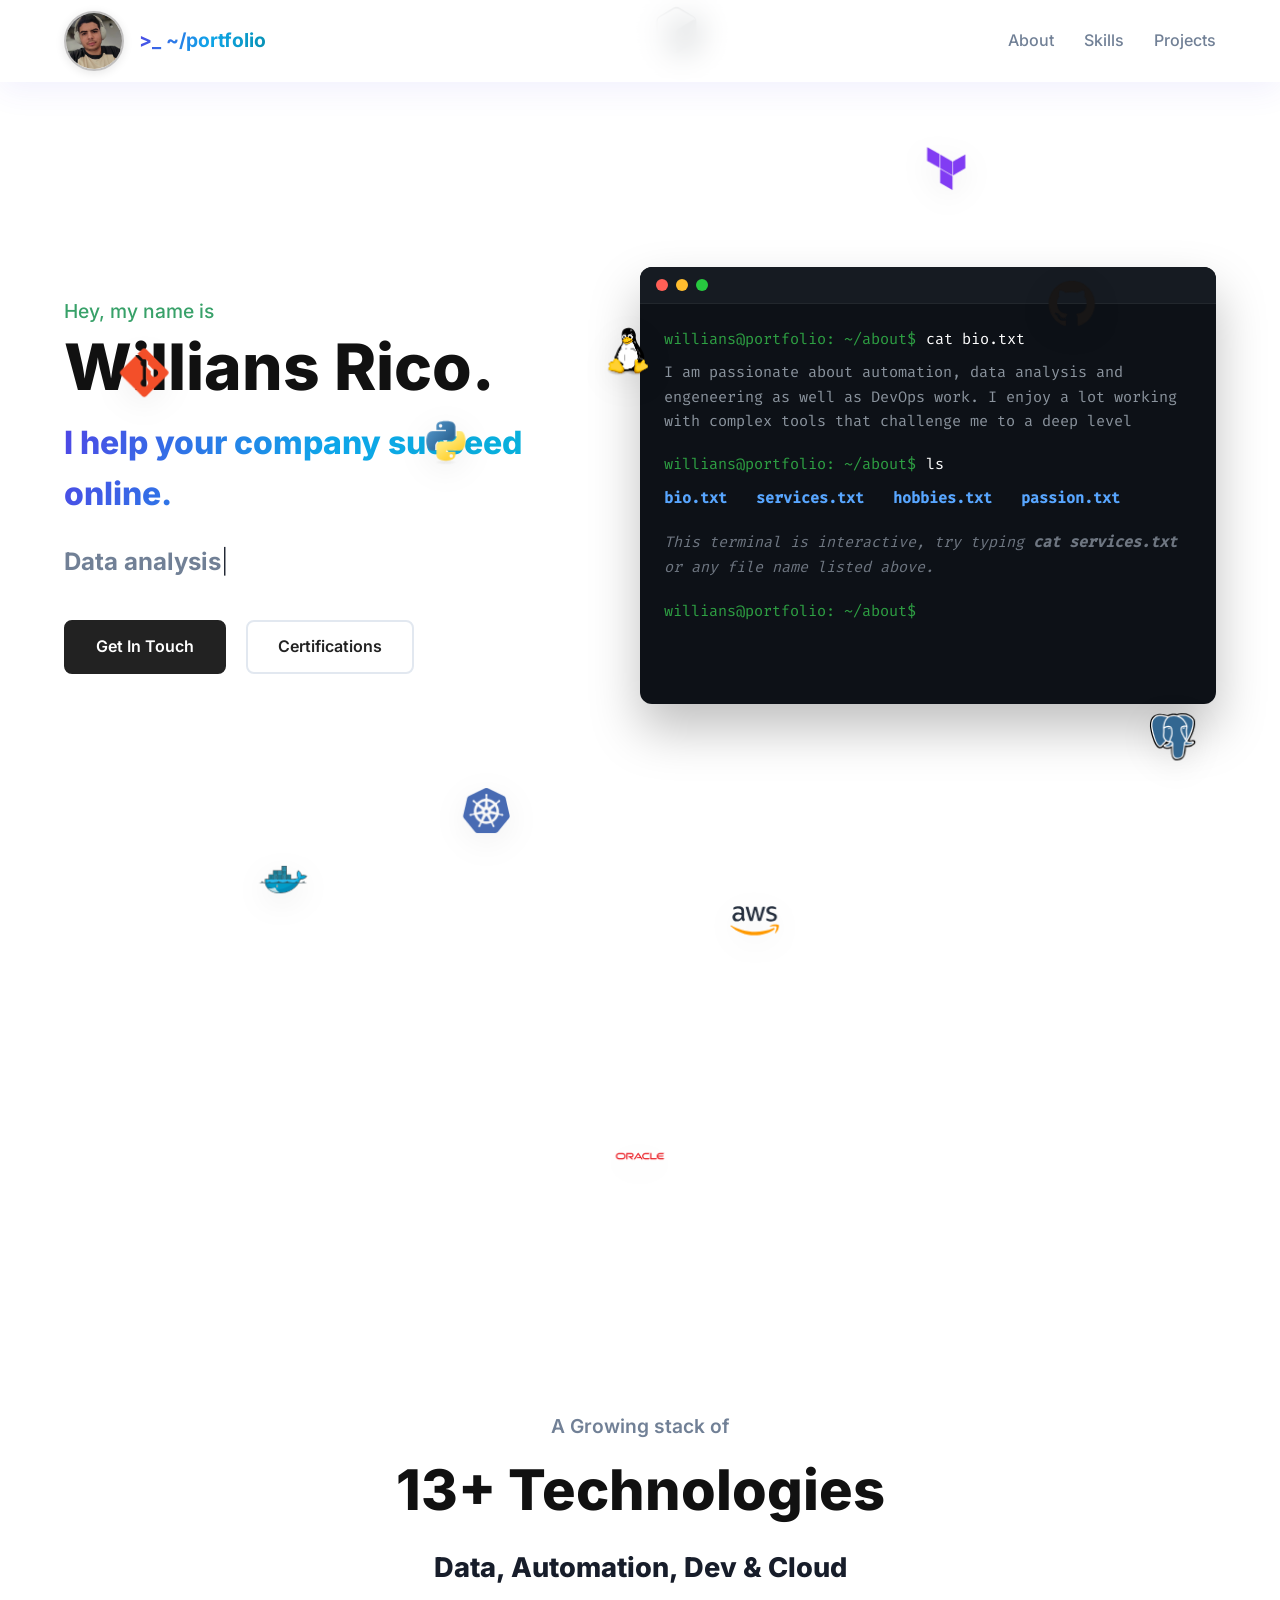
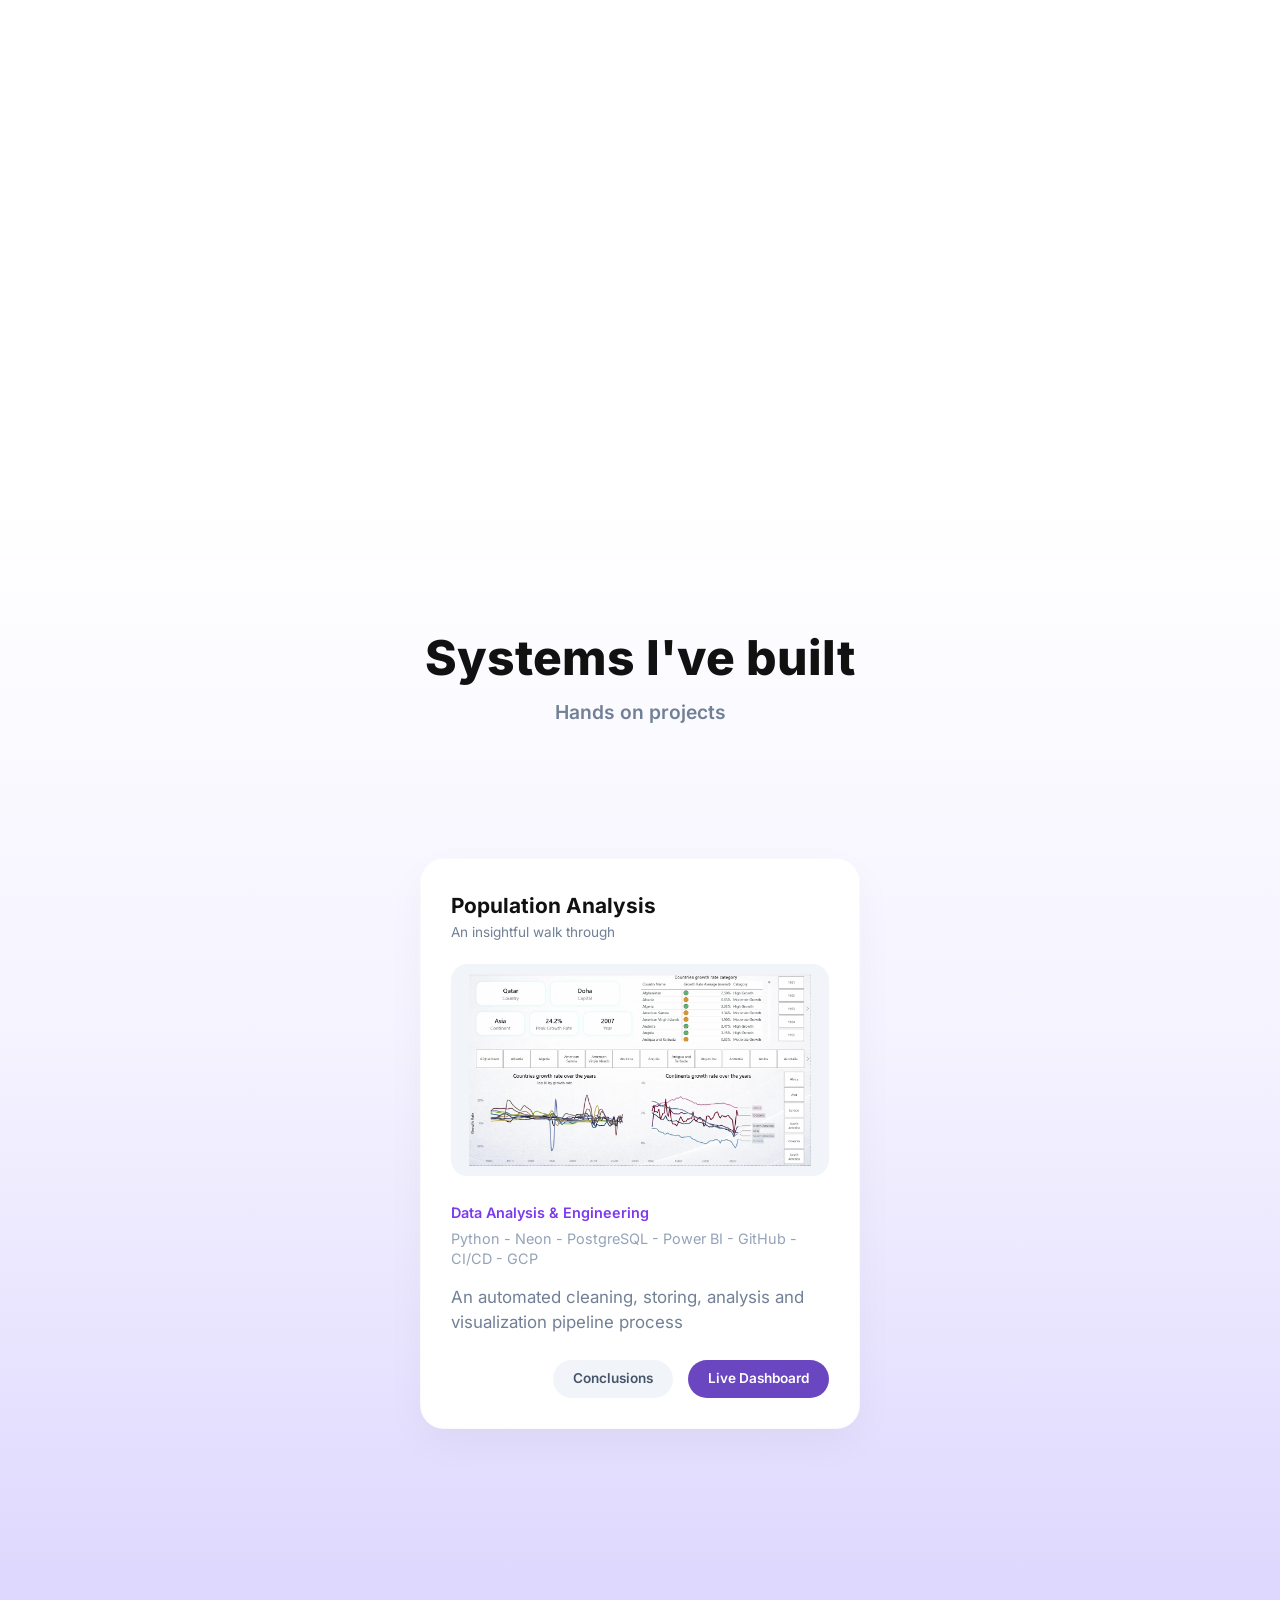
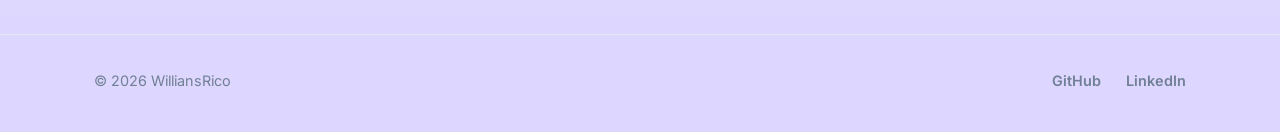
==== site/index.html @ 849e560a "app & terraform configurations" ====
<!DOCTYPE html>
<html lang="en">
<head>
    <meta charset="UTF-8">
    <meta name="viewport" content="width=device-width, initial-scale=1.0">
    <title>Willians Rico - Portfolio</title>

    <link rel="preload" href="assets/fonts/inter-variable.woff2" as="font" type="font/woff2" crossorigin>
    <link rel="preload" href="assets/fonts/fira-code-400.woff2" as="font" type="font/woff2" crossorigin>
    <link rel="preload" href="assets/fonts/fira-code-500.woff2" as="font" type="font/woff2" crossorigin>

    <!--Style Sheet-->
    <link rel="stylesheet" href="css/style.css">
    </head>

    <body>

    <!-- Navigation -->
    <header>
     <nav>
        <div class="nav-brand">

            <!--AVATAR PICTURE TO CHANGE-->
            <img src="assets/img/profile/profile.webp" alt="Profile Picture">
            <span class="brand-text-gradient">&gt;_ ~/portfolio</span>
        </div>
        <div class="nav-links">
            <a href="#hero">About</a>
            <a href="#tech-stack">Skills</a>
            <a href="#projects">Projects</a>
        </div>
     </nav>
    </header>

    <!-- Global Icon Layer for Scroll Animations -->
     <!-- Icons injected via JS -->
      
    <div id="icon-layer">
    </div>

    <!-- Main Content -->
    <main>

        <!-- Hero Section -->
        <section id="hero">
            <div class="hero-text">
                <img src="assets/icons/Git.svg" alt="Git" class="mobile-hero-icon icon-git" loading="lazy">
                <img src="assets/icons/Python.svg" alt="Python" class="mobile-hero-icon icon-python" loading="lazy">
                <img src="assets/icons/PostgreSQL.svg" alt="PostgreSQL" class="mobile-hero-icon icon-postgres" loading="lazy">
        
                <p class="greeting">Hey, my name is</p>
                <h1>Willians Rico.</h1>
                <h2 class="gradient-text">I help your company succeed online.</h2>
                
                <h3>
                    <span class="typing-container">
                    <span id="typing-text"></span><span class="cursor">|</span>
                    </span>
                </h3>

                <div class="btn-group">
                    <a href="mailto:services.consulting@williansrico.dev?subject=Portfolio%20Inquiry" class="btn btn-primary">Get In Touch</a>
                    <a href="#certifications" class="btn btn-outline" id="certs-btn">Certifications</a>
                </div>
            
            </div>
            
            <div class="hero-terminal">
                <div class="terminal-container">
                <img src="assets/icons/Linux.svg" alt="Linux" class="mobile-hero-icon icon-linux" loading="lazy">
                <div class="terminal-header">
                        <div class="mac-dots">
                            <span style="background:#ff5f56"></span>
                            <span style="background:#ffbd2e"></span>
                            <span style="background:#27c93f"></span>
                        </div>
                    </div>
                    <div class="terminal-body" id="term-body">
                        <!-- Terminal content injected via JS -->
                    </div>
                </div>
            </div>
        </section>

        <!-- Tech Stack Section -->
        <section id="tech-stack">
            <p>A Growing stack of</p>
            <h2>13+ Technologies</h2>
            <p class="tech-subtitle">Data, Automation, Dev & Cloud</p>
            <div class="tech-icons-mobile" id="tech-icons-mobile"></div>
        </section>

        <!-- Projects Section -->
        <section id="projects">
            <div class="section-header">
                <h2>Systems I've built</h2>
                <p>Hands on projects</p>
            </div>

            <div class="projects-grid">

                <!-- Project Cards Container -->
                
                <!-- POPULATION ANALYSIS DASHBOARD -->

                <div class="project-card">
                    <div class="card-header">
                        <div class="card-title-group">
                            <div class="card-title">Population Analysis</div>
                            <div class="card-subtitle">An insightful walk through</div>
                        </div>
                    </div>
                    <div class="card-img-placeholder">
                        <img src="assets/img/projects/growthratedash.webp" alt="Population Analysis Dashboard">
                    </div>
                        <div class="card-category">Data Analysis & Engineering</div>
                        <div class="card-tags">Python - Neon - PostgreSQL - Power BI - GitHub - CI/CD - GCP</div>
                        <div class="card-desc">An automated cleaning, storing, analysis and visualization pipeline process</div>
                        <div class="card-footer">
                            <a href="https://github.com/WilliansRico/Population_Analysis/blob/main/README.md" class="btn-sm btn-sec" target="_blank" rel="noopener noreferrer"> Conclusions</a>
                            <a href="https://app.powerbi.com/view?r=eyJrIjoiZDg3MThmYzQtNjlmNS00ZjhiLTgwOTUtNWU2MjVkZTljMTQ1IiwidCI6IjA5ZjFlMTczLWQxYTktNDJlYS1iNTUwLWZlYTk2ZmVkZDA2NSIsImMiOjR9" class="btn-sm btn-git" target="_blank" rel="noopener noreferrer">Live Dashboard</a>
                        </div>
                    </div>

    </section>
        
    </main>

    <footer class="site-footer">
        <div class="footer-content">
            <p class="footer-copy">&copy; <span id="footer-year"></span> WilliansRico</p>
            <div class="footer-links">
                <a href="https://github.com/WilliansRico" target="_blank" rel="noopener noreferrer">GitHub</a>
                <a href="https://linkedin.com/in/williansrico" target="_blank" rel="noopener noreferrer">LinkedIn</a>
            </div>
        </div>
    </footer>

        <!--certifications pop-up-->

    <div class="modal-overlay" id="certs-modal">
        <div class="modal-box" role="dialog" aria-modal="true">
            <div class="modal-head">
                <div>
                    <h2>Certifications &amp; Education</h2>
                    <p>Click on any card to view it full size</p>
                </div>
                <button class="modal-close" id="certs-close" aria-label="close">&times;</button>
            </div>
            <div class="cert-grid" id="cert-grid"></div>
        </div>
    </div>

    <!--Full-size image viewer-->
    <div class="lightbox" id="lightbox">
        <button class="lightbox-close" id="lightbox-close" aria-label="Close">&times;</button>
        <img id="lightbox-img" src="" alt="">
    </div>

    <script src="js/certifications.js"></script>
    <script src="js/typewriter.js"></script>
    <script src="js/terminal.js"></script>

        <script src="js/icons.js"></script>
    <script>
        (function () {
            var mobileLayer = document.getElementById('tech-icons-mobile');
            if (!mobileLayer || typeof iconsData === 'undefined') return;

            var heroIcons = ['Git', 'Linux', 'Python', 'PostgreSQL'];
            var gridIcons = iconsData.filter(function (icon) {
                return heroIcons.indexOf(icon.name) === -1;
            });

            mobileLayer.innerHTML = gridIcons.map(function (icon, i) {
                return '<img src="' + icon.url + '" alt="' + icon.name +
                       '" loading="lazy" style="transition-delay:' + (i * 45) + 'ms">';
            }).join('');

            if ('IntersectionObserver' in window) {
                var io = new IntersectionObserver(function (entries) {
                    entries.forEach(function (entry) {
                        if (entry.isIntersecting) {
                            mobileLayer.classList.add('in-view');
                            io.unobserve(entry.target);
                        }
                    });
                }, { threshold: 0.2 });
                io.observe(mobileLayer);
            } else {
                mobileLayer.classList.add('in-view');
            }
        })();

    </script>

</body>
</html>
---- site/css/style.css ----
/* --- Self-hosted fonts --- */

    @font-face {
        font-family: 'Inter';
        src: url('../assets/fonts/inter-variable.woff2') format('woff2');
        font-weight: 100 900;
        font-style: normal;
        font-display: swap;
    }

    @font-face {
        font-family: 'Fira Code';
        src: url('../assets/fonts/fira-code-400.woff2') format('woff2');
        font-weight: 400;
        font-style: normal;
        font-display: swap;
    }

    @font-face {
        font-family: 'Fira Code';
        src: url('../assets/fonts/fira-code-500.woff2') format('woff2');
        font-weight: 500;
        font-style: normal;
        font-display: swap;
    }

/* --- CSS Variables & Resets --- */
        :root {
            --bg-color: #ffffff;
            --text-main: #1a202c;
            --text-muted: #718096;
            --accent-green: #38a169;
            --accent-blue: #4f46e5;
            --accent-purple: #7c3aed;
            --term-bg: #0d1117;
            --term-header: #161b22;
            --term-green: #2ea043;
            --term-blue: #58a6ff;
            --term-text: #c9d1d9;
        }

        * {
            margin: 0;
            padding: 0;
            box-sizing: border-box;
        }

        html {
            scroll-behavior: smooth;
        }

        body {
            font-family: 'Inter', sans-serif;
            background: #ffffff;
            color: var(--text-main);
            overflow-x: hidden; 
            line-height: 1.6;
        }

        /* --- Global Utilities --- */
        .gradient-text {
            background: linear-gradient(110deg, #4f46e5 0%, #0ea5e9 48%, #06b6d4 100%);
            -webkit-background-clip: text;
            -webkit-text-fill-color: transparent;
            background-clip: text;
        }

        /* Rolled back brand text gradient */
        .brand-text-gradient {
            background: linear-gradient(110deg, #4f46e5 0%, #0ea5e9 55%, #0891b2 100%);
            -webkit-background-clip: text;
            -webkit-text-fill-color: transparent;
            background-clip: text;
        }

        /* --- Navigation Banner --- */
        nav {
            position: fixed;
            top: 0;
            left: 0;
            width: 100%;
            height: 82px;
            display: flex;
            justify-content: space-between;
            align-items: center;
            padding: 0 5%;
            z-index: 1000;
            background: rgba(255, 255, 255, 0.7);
            backdrop-filter: blur(16px) saturate(160%);
            -webkit-backdrop-filter: blur(16px) saturate(160%);
            border-bottom: 1px solid rgba(255, 255, 255, 0.65);
            box-shadow: 0 8px 32px rgba(79, 70, 229, 0.08);
}

        .nav-brand {
            display: flex;
            align-items: center;
            gap: clamp(8px, 2vw, 15px);
            font-weight: 700;
            font-size: clamp(1rem, 2.5vw, 1.2rem);
        }

        .nav-brand img {
            width: clamp(40px, 8vw, 60px);
            height: clamp(40px, 8vw, 60px);
            border-radius: 50%;
            object-fit: cover;
            border: 2px solid #c2c1c1;
            box-shadow: 0 2px 10px rgba(0,0,0,0.1);
        }

        .nav-links {
            display: flex;
            gap: 30px;
        }

        .nav-links a {
            position: relative;
            text-decoration: none;
            color: var(--text-muted);
            font-weight: 500;
            transition: color 0.3s ease;
            display: inline-block;
        }

        .nav-links a::after {
            content: '';
            position: absolute;
            bottom: -4px;
            left: 0;
            width: 0%;
            height: 2px;
            background-color: var(--accent-blue);
            transition: width 0.3s ease;
        }

        .nav-links a:hover {
            color: var(--accent-blue);
        }

        .nav-links a:hover::after {
            width: 100%;
        }

        /* --- Icon Layer & Tooltips --- */
        #icon-layer {
            position: absolute;
            top: 0;
            left: 0;
            width: 100%;
            height: 100%;
            pointer-events: none; 
            z-index: 50; 
        }

        .icon-wrapper {
            position: absolute;
            top: 0;
            left: 0;
            will-change: transform;
            pointer-events: auto;
            cursor: pointer;
        }

        .float-inner {
    /* Scales icons down to 35px on mobile, maxes out at 50px on desktop */
            width: clamp(35px, 8vw, 50px);
            height: clamp(35px, 8vw, 50px);
            object-fit: contain;
            animation: gentleFloat 5s ease-in-out infinite;
            filter: drop-shadow(0 8px 16px rgba(0,0,0,0.08));
            transition: transform 0.3s cubic-bezier(0.175, 0.885, 0.32, 1.275);
}

        .icon-wrapper:hover .float-inner {
            transform: scale(1.25);
            animation-play-state: paused;
        }

        .icon-tooltip {
            position: absolute;
            bottom: -35px;
            left: 50%;
            transform: translateX(-50%) translateY(5px);
            background: #1a202c;
            color: #fff;
            padding: 5px 12px;
            border-radius: 6px;
            font-size: 0.75rem;
            font-weight: 600;
            opacity: 0;
            visibility: hidden;
            transition: all 0.3s ease;
            pointer-events: none;
            white-space: nowrap;
            box-shadow: 0 4px 10px rgba(0,0,0,0.15);
            z-index: 20;
        }

        .icon-tooltip::after {
            content: '';
            position: absolute;
            top: -4px;
            left: 50%;
            transform: translateX(-50%);
            border-width: 0 5px 5px 5px;
            border-style: solid;
            border-color: transparent transparent #1a202c transparent;
        }

        .icon-wrapper:hover .icon-tooltip {
            opacity: 1;
            visibility: visible;
            transform: translateX(-50%) translateY(0);
        }

        .icon-wrapper:nth-child(even) .float-inner {
            animation-delay: 1.5s;
            animation-duration: 6s;
        }
        .icon-wrapper:nth-child(3n) .float-inner {
            animation-delay: 0.5s;
            animation-duration: 4.5s;
        }

        /* Static icon grid — hidden on desktop, shown below 1024px instead
           of the floating layer (see the media query near the bottom) */
        .tech-icons-mobile {
            display: none;
        }

        @keyframes gentleFloat {
            0%, 100% { transform: translateY(0); }
            50% { transform: translateY(-12px); }
        }

        /* --- Hero Section --- */
        #hero {
            min-height: 100vh;
            min-height: 100dvh;
            padding: 120px 5% 50px;
            display: flex;
            align-items: center;
            justify-content: space-between;
            position: relative;
            z-index: 10; 
            max-width: 1500px;
            margin: 0 auto;
            margin-bottom: 150px;
        }

        .hero-text {
            flex: 1;
            max-width: 50%;
            padding-right: 40px;
        }

        .hero-text .greeting {
            color: var(--accent-green);
            font-weight: 500;
            font-size: 1.2rem;
            margin-bottom: 5px;
        }

        .hero-text h1 {
            font-size: clamp(2.5rem, 5vw, 4rem);
            font-weight: 800;
            line-height: 1.1;
            margin-bottom: 15px;
            color: #111;
}

        .hero-text h2 {
            font-size: clamp(1.4rem, 3vw, 2rem);
            font-weight: 800;
            margin-bottom: 25px;
        }

        .hero-text h3 {
            font-size: clamp(1.1rem, 2.5vw, 1.5rem);
            font-weight: 700;
            margin-bottom: 40px;
            display: flex;
            align-items: center;
            height: 36px;
            color: var(--text-muted);
        }

        .typing-container {
            display: inline-block;
        }
        
        .cursor {
            font-weight: 300;
            animation: blink 1s step-end infinite;
            color: var(--text-main);
        }

        @keyframes blink { 50% { opacity: 0; } }

        .btn-group {
            display: flex;
            gap: 20px;
            flex-wrap: wrap;
}

        .btn {
            padding: 12px 30px;
            border-radius: 8px;
            font-weight: 600;
            text-decoration: none;
            cursor: pointer;
            transition: all 0.3s cubic-bezier(0.175, 0.885, 0.32, 1.275);
            font-size: 1rem;
        }

        .btn:hover {
            transform: translateY(-4px) scale(1.03);
            box-shadow: 0 12px 25px rgba(0,0,0,0.15);
        }

        .btn-primary {
            background: #222;
            color: #fff;
            border: 2px solid #222;
        }

        .btn-outline {
            background: #fff;
            color: #222;
            border: 2px solid #e2e8f0;
        }

        /* --- Terminal Section --- */
        .hero-terminal {
            flex: 1;
            max-width: 50%;
            display: flex;
            justify-content: flex-end;
        }

        .terminal-container {
            background: var(--term-bg);
            border-radius: 12px;
            box-shadow: 0 25px 50px rgba(0,0,0,0.25), 0 0 0 1px rgba(255,255,255,0.1);
            overflow: hidden;
            font-family: 'Fira Code', monospace;
            font-size: clamp(0.75rem, 2.5vw, 0.95rem); /* Prevents text overflow */
            color: var(--term-text);
            width: 100%;
            max-width: 800px; 
            transition: transform 0.4s ease, box-shadow 0.4s ease;
        }

        .terminal-container:hover {
            transform: translateY(-5px);
            box-shadow: 0 30px 60px rgba(0,0,0,0.35), 0 0 0 1px rgba(255,255,255,0.15);
        }

        .terminal-header {
            background: var(--term-header);
            padding: 12px 16px;
            display: flex;
            align-items: center;
            border-bottom: 1px solid rgba(255,255,255,0.05);
        }

        .mac-dots {
            display: flex;
            gap: 8px;
        }

        .mac-dots span {
            display: block;
            width: 12px;
            height: 12px;
            border-radius: 50%;
        }

        .terminal-body {
            padding: 24px;
            min-height: 400px;
            max-height: 420px;
            overflow-y: auto;
            scroll-behavior: smooth;
        }

        .terminal-body::-webkit-scrollbar { width: 8px; }
        .terminal-body::-webkit-scrollbar-track { background: var(--term-bg); }
        .terminal-body::-webkit-scrollbar-thumb { background: #30363d; border-radius: 4px; }

        .term-line { margin-bottom: 10px; line-height: 1.5; word-wrap: break-word; }
        .term-prompt { color: var(--term-green); margin-right: 10px; white-space: nowrap;}
        .term-cmd { color: #fff; }
        .term-output { color: #8b949e; margin-bottom: 20px; line-height: 1.6; }
        .term-files { color: var(--term-blue); font-weight: bold; word-spacing: 20px; margin-bottom: 20px; }
        .term-hint { color: #6e7681; font-style: italic; margin-bottom: 20px; }
        
        .term-input-wrapper { display: flex; align-items: center; margin-top: 10px;}
        .term-input {
            background: transparent; border: none; color: #fff;
            font-family: inherit; font-size: inherit; flex: 1; 
            outline: none; caret-color: #fff;
        }

        /* --- Tech Stack Section --- */
        #tech-stack {
            min-height: 100vh;
            min-height: 100dvh;
            display: flex;
            flex-direction: column;
            justify-content: center;
            align-items: center;
            text-align: center;
            position: relative;
            z-index: 10;
            padding: 100px 5%;
            margin-bottom: 150px;
        }

        #tech-stack p:first-child {
            color: var(--text-muted);
            font-weight: 600;
            font-size: 1.2rem;
            margin-bottom: 5px;
        }

        #tech-stack h2 {
            font-size: clamp(2.2rem, 5vw, 3.5rem);
            font-weight: 800;
            color: #111;
            margin-bottom: 5px;
        }

        /* Subtitle text styling */
        .tech-subtitle {
            font-size: clamp(1.2rem, 3vw, 1.7rem);
            font-weight: 800;
            color: #171d2a;
            margin-top: 5px;
        }

        /* --- Projects Section --- */
        #projects {
            min-height: 100vh;
            min-height: 100dvh;
            padding: 120px 5%;
            background: linear-gradient(180deg, #ffffff 0%, #f5f3ff 48%, #ddd6fe 100%);
            position: relative;
            z-index: 20;
        }

        .section-header {
            text-align: center;
            margin-bottom: 80px;
        }
        .section-header h2 {
            font-size: clamp(2rem, 4vw, 3rem);
            font-weight: 800;
            color: #111;
}
        .section-header p {
            font-size: 1.2rem;
            color: var(--text-muted);
            font-weight: 600;
        }

        .projects-grid {
            display: flex;
            gap: 40px;
            max-width: 1400px;
            margin: 0 auto;
            padding: 50px 30px 70px;
            overflow-x: auto;
            scroll-snap-type: x mandatory;
            scrollbar-width: thin;
}

        .projects-grid > .project-card:first-child { margin-left: auto; }
        .projects-grid > .project-card:last-child  { margin-right: auto; }

        .project-card {
            background: #fff;
            border-radius: 24px;
            padding: clamp(20px, 5vw, 30px); 
            box-shadow: 0 15px 40px rgba(0,0,0,0.04);
            border: 1px solid rgba(0,0,0,0.02);
            animation: cardFloat 6s ease-in-out infinite;
            transition: all 0.4s cubic-bezier(0.175, 0.885, 0.32, 1.275);
            flex: 0 0 min(440px, 90vw); 
            scroll-snap-align: center;
            display: flex;
            flex-direction: column;
        }

        .project-card:hover {
            animation-play-state: paused;
            transform: translateY(-12px) scale(1.02);
            box-shadow: 0 30px 60px rgba(0,0,0,0.12);
            border-color: rgba(0,0,0,0.05);
        }

        .project-card:nth-child(3n+2) { animation-delay: 1.5s; }
        .project-card:nth-child(3n+3) { animation-delay: 3s; }

        @keyframes cardFloat {
            0%, 100% { transform: translateY(0); }
            50% { transform: translateY(-15px); }
        }

        .card-header {
            display: flex;
            align-items: center;
            gap: 15px;
            margin-bottom: 20px;
        }

        .card-title-group { flex: 1; }
        .card-title { 
            font-weight: 700; 
            color: #111; 
            font-size: clamp(1.1rem, 4vw, 1.3rem);
}
        .card-subtitle { font-size: 0.85rem; color: var(--text-muted); }
        .card-menu { color: var(--text-muted); font-size: 1.5rem; font-weight: bold; padding-bottom: 10px;}

        .card-img-placeholder {
            overflow: hidden;
            width: 100%;
            aspect-ratio: 16 / 9;
            background: #f1f5f9;
            border-radius: 16px;
            margin-bottom: 25px;
            padding: 10px;
            display: flex;
            justify-content: center;
            align-items: center;
            transition: transform 0.3s ease;
        }
        
        .card-img-placeholder img {
            max-width: 100%;
            max-height: 100%;
            object-fit: contain;
            display: block;
        }

        .project-card:hover .card-img-placeholder {
            transform: scale(1.03);
        }

        .card-category {
            color: var(--accent-purple);
            font-size: 0.9rem;
            font-weight: 600;
            margin-bottom: 5px;
        }

        .card-tags {
            font-size: clamp(0.85rem, 3vw, 0.9rem);
            color: #94a3b8;
            margin-bottom: 15px;
            line-height: 1.4;
        }

        .card-desc {
            font-size: clamp(1rem, 3.5vw, 1.05rem);
            color: var(--text-muted);
            margin-bottom: 25px;
            line-height: 1.5;
        }

        .card-footer {
            display: flex;
            justify-content: flex-end;
            gap: 15px;
            margin-top: auto;
        }

        .btn-sm {
            padding: 8px 20px;
            border-radius: 20px;
            font-size: 0.85rem;
            font-weight: 600;
            border: none;
            text-decoration: none;
            transition: all 0.3s ease;
        }
        
        .btn-sm:hover { 
            transform: translateY(-2px);
            box-shadow: 0 4px 12px rgba(0,0,0,0.1);
        }
        
        .btn-sec { background: #f1f5f9; color: #475569; }
        .btn-sec:hover { background: #e2e8f0; }
        
        .btn-git { background: #6b46c1; color: #fff; }
        .btn-git:hover { background: #553c9a; box-shadow: 0 4px 15px rgba(107, 70, 193, 0.4); }

        /* --- Footer Section ---*/
        .site-footer {
            background: #ddd6fe;
            padding: 50px 5% 40px;
            text-align: center;
            position: relative;
        }

        .site-footer::before {
            content: '';
            position: absolute;
            top: 15px;
            left: 0;
            right: 0;
            height: 1px;
            background: #e2e8f0;
        }

        .footer-content {
            max-width: 1400px;
            margin: 0 auto;
            padding: 0 30px;
            display: flex;
            justify-content: space-between;
            align-items: center;
            flex-wrap: wrap;
            gap: 20px;
        }

        .footer-copy {
            color: var(--text-muted);
            font-size: 0.9rem;
        }

        .footer-links {
            display: flex;
            gap: 25px;
        }

        .footer-links a {
            color: var(--text-muted);
            text-decoration: none;
            font-weight: 600;
            font-size: 0.9rem;
            transition: color 0.3s ease;
        }

        .footer-links a:hover {
            color: var(--accent-blue);
        }

        @media (max-width: 600px) {
            .footer-content { flex-direction: column; text-align: center; }
        }


        /*--- Certifications Section ---*/
        body.modal-open {
            overflow: hidden;
        }
        
        .modal-overlay {
            position: fixed;
            inset: 0;
            z-index: 2000;
            display: flex;
            align-items: center;
            justify-content: center;
            padding: 30px 20px;
            background: rgba(15, 23, 42, 0.45);
            backdrop-filter: blur(8px);
            -webkit-backdrop-filter: blur(8px);
            opacity: 0;
            visibility: hidden;
            transition: opacity 0.3s ease, visibility 0.3s ease;
        }

        .modal-overlay.open {
            opacity: 1;
            visibility: visible;
        }

        .modal-box {
            background: #fff;
            border-radius: 24px;
            width: 100%;
            max-width: 900px;
            max-height: 85vh;
            overflow-y: auto;
            padding: 30px;
            box-shadow: 0 30px 70px rgba(0, 0, 0, 0.25);
            transform: scale(0.94);
            transition: transform 0.35s cubic-bezier(0.175, 0.885, 0.32, 1.275);
        }

        .modal-overlay.open .modal-box {
            transform: scale(1);
        }

        .modal-head {
            display: flex;
            justify-content: space-between;
            align-items: flex-start;
            gap: 20px;
            margin-bottom: 25px;
        }

        .modal-head h2 {
            font-size: 1.8rem;
            font-weight: 800;
            color: #111;
        }

        .modal-head p {
            font-size: 0.9rem;
            color: var(--text-muted);
        }

        .modal-close,
        .lightbox-close {
            background: #f1f5f9;
            border: none;
            width: 38px;
            height: 38px;
            border-radius: 50%;
            font-size: 1.5rem;
            line-height: 1;
            color: #475569;
            cursor: pointer;
            flex-shrink: 0;
            transition: all 0.25s ease;
        }

        .modal-close:hover {
            background: #e2e8f0;
            transform: rotate(90deg);
        }

        .cert-grid {
            display: grid;
            grid-template-columns: repeat(auto-fill, minmax(230px, 1fr));
            gap: 20px;
        }

        .cert-card {
            border: 1px solid #e2e8f0;
            border-radius: 16px;
            overflow: hidden;
            cursor: pointer;
            background: #fff;
            transition: all 0.3s ease;
        }

        .cert-card:hover {
            transform: translateY(-6px);
            box-shadow: 0 15px 30px rgba(0, 0, 0, 0.1);
            border-color: var(--accent-purple);
        }

        .cert-card img {
            width: 100%;
            aspect-ratio: 4 / 3;
            object-fit: cover;
            object-position: top;
            display: block;
            background: #f1f5f9;
        }

        .cert-info {
            padding: 15px;
        }

        .cert-info h3 {
            font-size: 0.95rem;
            font-weight: 700;
            color: #111;
            line-height: 1.3;
            margin-bottom: 6px;
        }

        .cert-issuer {
            font-size: 0.8rem;
            color: var(--accent-purple);
            font-weight: 600;
        }

        .cert-date {
            font-size: 0.78rem;
            color: #94a3b8;
        }

    /* --- Full-size viewer --- */
        .lightbox {
            position: fixed;
            inset: 0;
            z-index: 3000;
            display: flex;
            align-items: center;
            justify-content: center;
            padding: 40px 20px;
            background: rgba(0, 0, 0, 0.92);
            opacity: 0;
            visibility: hidden;
            transition: opacity 0.3s ease, visibility 0.3s ease;
        }

        .lightbox.open {
            opacity: 1;
            visibility: visible;
        }

        .lightbox img {
            max-width: 92vw;
            max-height: 88vh;
            object-fit: contain;
            border-radius: 8px;
            box-shadow: 0 25px 60px rgba(0, 0, 0, 0.5);
        }

        .lightbox-close {
            position: absolute;
            top: 25px;
            right: 25px;
            background: rgba(255, 255, 255, 0.15);
            color: #fff;
        }

        .lightbox-close:hover {
            background: rgba(255, 255, 255, 0.3);
        }

        .mobile-hero-icon { display: none; }

    /* --- Responsive: tablet and phone --- */
    @media (max-width: 1024px) {
    #hero {
        flex-direction: column;
        text-align: center;
        justify-content: center;
        gap: 50px;
        padding: 120px 5% 40px;
        margin-bottom: 80px;
    }

    .hero-text, .hero-terminal {
        flex: none;
        width: 100%;
        max-width: 100%;
        padding-right: 0;
    }

    .hero-text {text-align: left;}
    .btn-group { flex-wrap: nowrap; }

    .btn {
        padding: 10px 22px;
        font-size: 0.95rem;
        white-space: nowrap;
    }

    .terminal-container {
        max-width: 100%;
        text-align: left;
    }

    .terminal-body {
        text-align: left;
    }

    #tech-stack {
        padding: 80px 5%;
        margin-bottom: 80px;
    }

    /* Keep the mobile icons grouped around the Tech Stack section. */
    #icon-layer {
        display: none;
    }

    .tech-icons-mobile {
        display: flex;
        flex-wrap: wrap;
        justify-content: center;
        align-items: center;
        gap: 24px 28px;
        width: 100%;
        max-width: 520px;
        margin: 35px auto 0;
        position: relative;
        z-index: 15;
    }

        .tech-icons-mobile img {
        width: 36px;
        height: 36px;
        object-fit: contain;
        filter: drop-shadow(0 4px 8px rgba(0,0,0,0.08));
        opacity: 0;
        transform: translateY(16px) scale(0.85);
        transition: opacity 0.5s ease, transform 0.5s cubic-bezier(0.175, 0.885, 0.32, 1.275);
    }

    .tech-icons-mobile.in-view img {
        opacity: 1;
        transform: translateY(0) scale(1);
    }

    @supports (animation-timeline: view()) {
        @keyframes flowDown {
            from { opacity: 0; transform: translateY(-70px) scale(0.85); }
            to   { opacity: 1; transform: translateY(0) scale(1); }
        }

        .tech-icons-mobile img {
            opacity: 0;
            animation: flowDown 0.6s ease-out both;
            animation-timeline: view();
            animation-range: entry 0% cover 35%;
        }
    }

    .hero-text, .hero-terminal { position: relative; }

    .mobile-hero-icon {
        display: block;
        position: absolute;
        width: 34px;
        height: 34px;
        object-fit: contain;
        pointer-events: none;
        filter: drop-shadow(0 4px 8px rgba(0,0,0,0.1));
        animation: gentleFloat 5s ease-in-out infinite;
        z-index: 5;
    }

    .icon-git {
        top: -35px;
        left: 4px;
        width: 33px;
        height: 33px;
        animation-delay: 0.3s;
    }

    .icon-python {
        top: 5px;
        right: 15%;
        width: 33px;
        height: 33px;
        animation-delay: 1.1s;
        animation-duration: 5.6s;
    }

    .icon-postgres {
        bottom: 50px;
        right: 27%;
        width: 33px;
        height: 33px;
        animation-delay: 0.7s;
        animation-duration: 4.6s;
    }

    .icon-linux {
        top: -30px;
        right: -2px;
        width: 35px;
        height: 35px;
        animation-delay: 1.6s;
    }

        @supports (animation-timeline: view()) {
        @keyframes heroIconFadeOut {
            to { opacity: 0; }
        }
        .mobile-hero-icon {
            animation: gentleFloat 5s ease-in-out infinite,
                       heroIconFadeOut 0.5s linear both;
            animation-timeline: auto, view();
            animation-range: normal, exit 0% exit 70%;
        }
    }

@media (max-width: 600px) {
    nav {
        height: 70px;
        padding: 0 4%;
    }
    
    .hero-text h2 { font-size: 1.15rem; }

    .nav-brand {
        gap: 8px;
        font-size: 0.95rem;
    }

    .nav-brand img {
        width: 44px;
        height: 44px;
    }

    .nav-links {
        gap: 12px;
    }

    .nav-links a {
        font-size: 0.8rem;
    }

    .hero-text h1 {
        font-size: 2.4rem;
    }

    .btn-group {
        gap: 12px;
        flex-wrap: nowrap;
    }

    .btn {
        padding: 9px 16px;
        font-size: 0.88rem;
    }

    .terminal-body {
        min-height: 280px;
        padding: 18px;
        text-align: left;
    }

    .terminal-container {
        text-align: left;
    }

    .term-line,
    .term-output,
    .term-files,
    .term-hint,
    .term-input-wrapper {
        text-align: left;
    }

    .tech-icons-mobile {
        gap: 20px 24px;
        max-width: 360px;
        margin-top: 30px;
    }

    .tech-icons-mobile img {
        width: 34px;
        height: 34px;
    }
}
    }
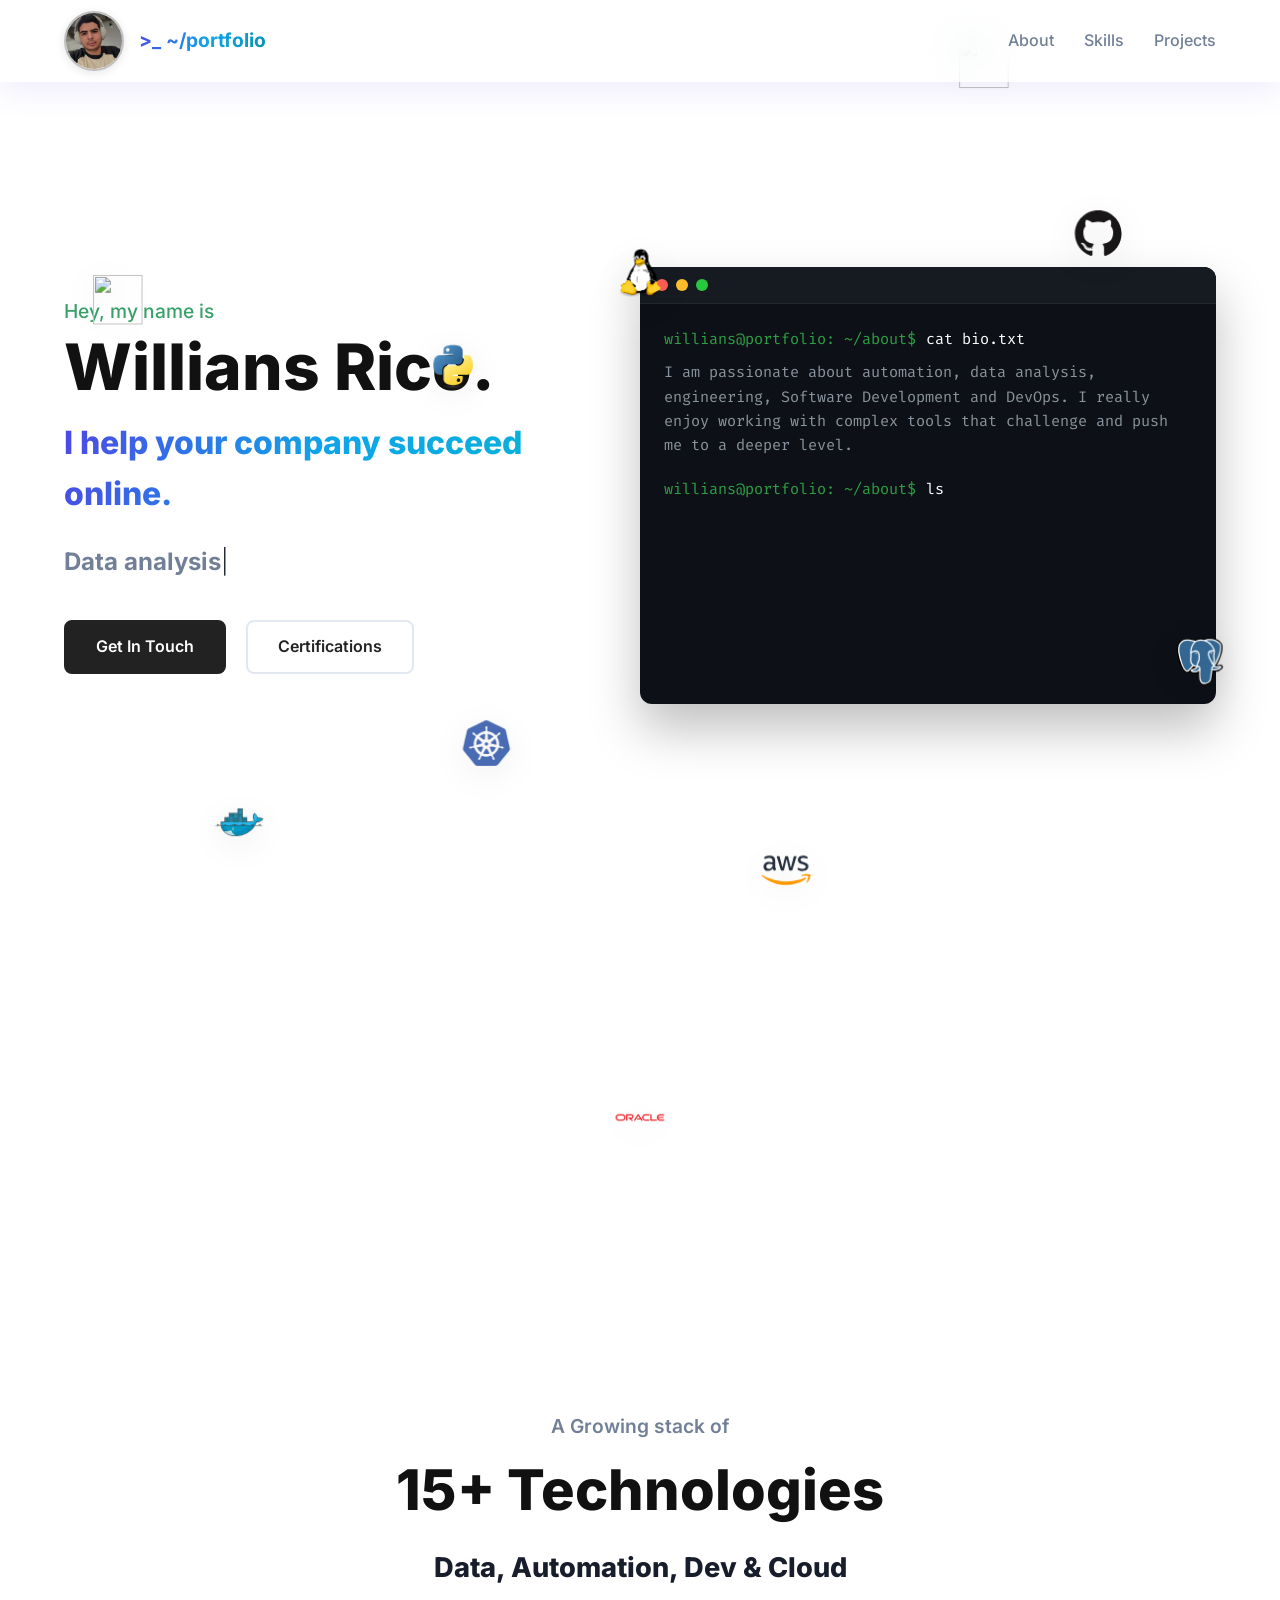
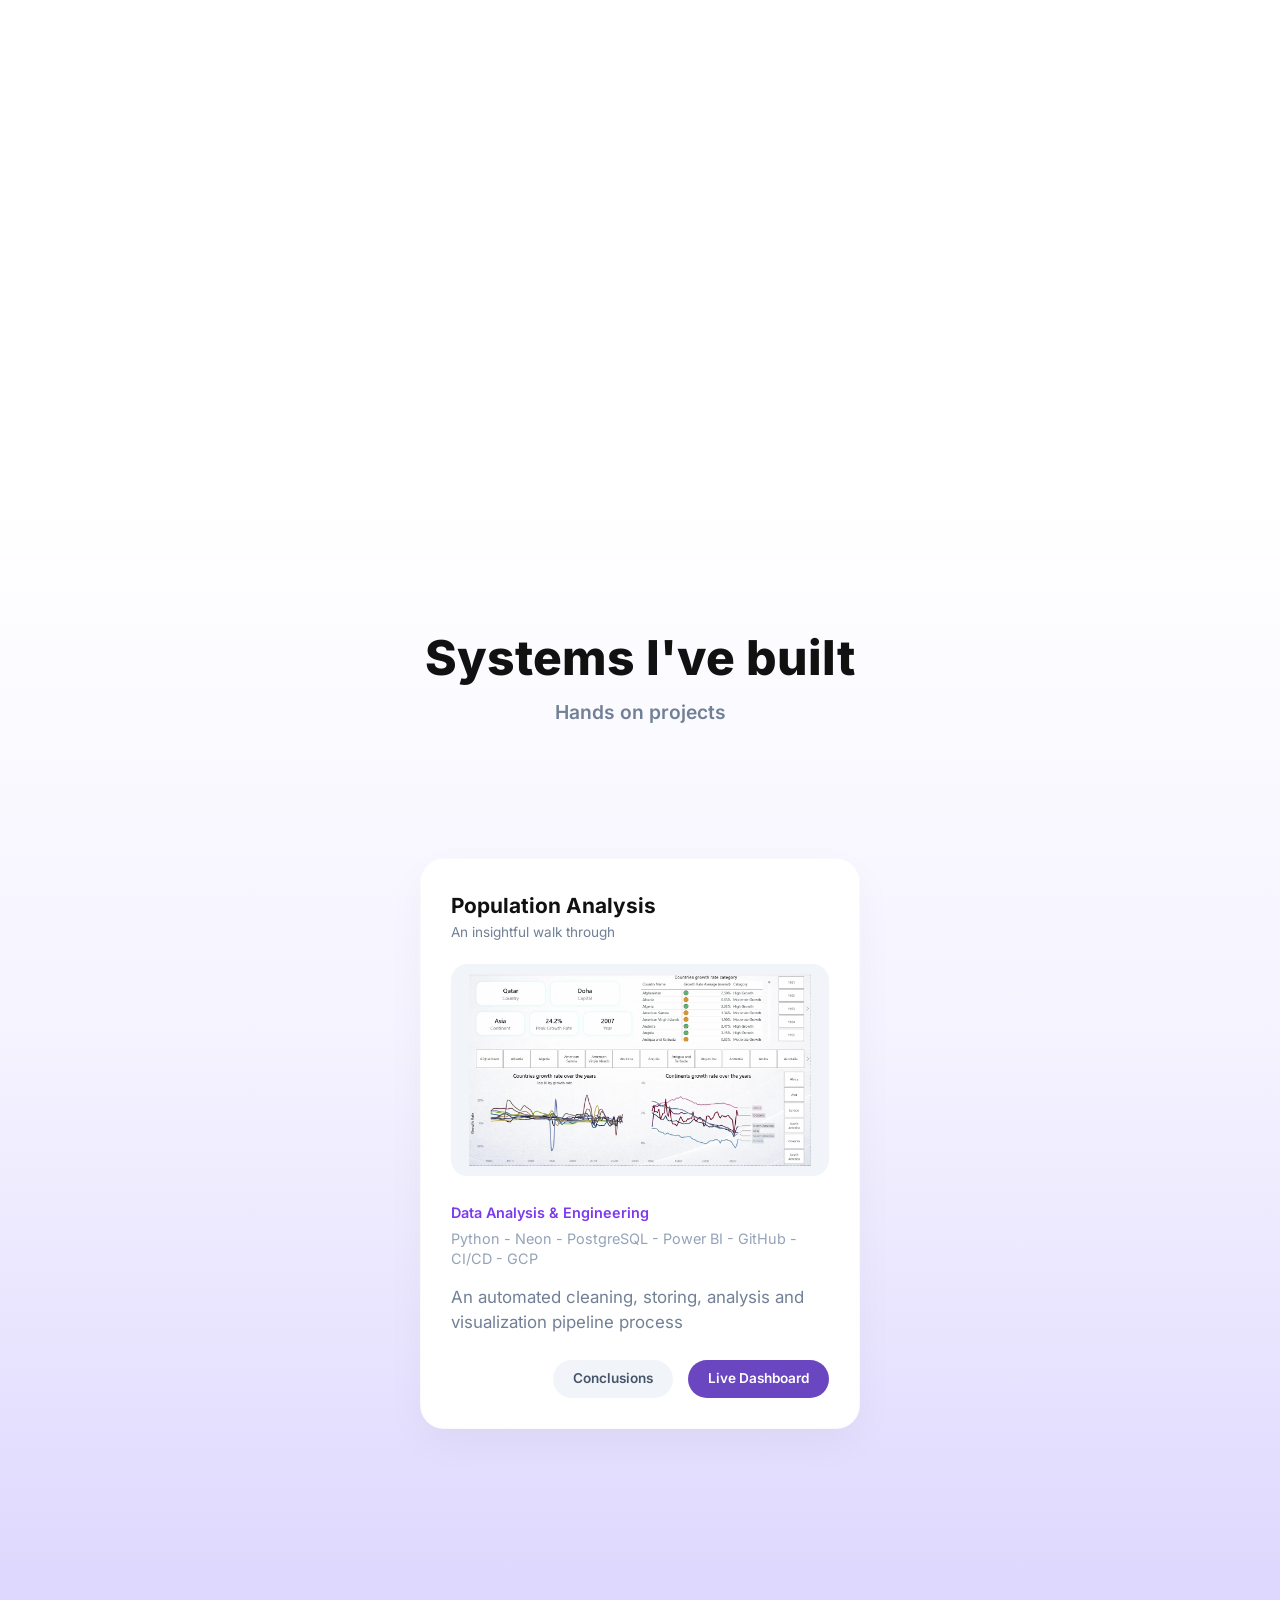
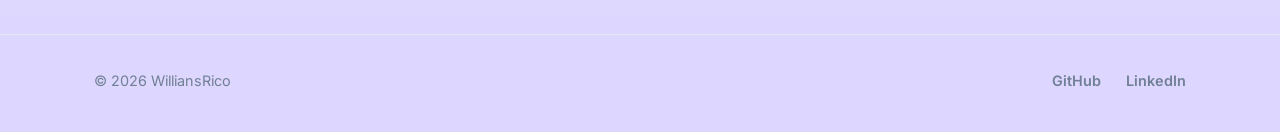
==== commit e3ef1600: "icons animation enhancement | add new icon | add new favicon | add favicons manifest | app overall e" ====
--- a/site/index.html
+++ b/site/index.html
@@ -5,13 +5,23 @@
     <meta name="viewport" content="width=device-width, initial-scale=1.0">
     <title>Willians Rico - Portfolio</title>
 
+
+    <!-- Website Favicon -->
+    <link rel="icon" type="image/svg+xml" href="assets/icons/favicon.svg">
+
+    <!-- Broader Favicon Compatibility -->
+    <link rel="icon" type="image/png" sizes="32x32" href="assets/icons/favicon-32x32.png">
+    <link rel="apple-touch-icon" href="assets/icons/apple-touch-icon.png">
+    <link rel="manifest" href="/site.webmanifest">
+
+    <!-- Fonts -->
     <link rel="preload" href="assets/fonts/inter-variable.woff2" as="font" type="font/woff2" crossorigin>
     <link rel="preload" href="assets/fonts/fira-code-400.woff2" as="font" type="font/woff2" crossorigin>
     <link rel="preload" href="assets/fonts/fira-code-500.woff2" as="font" type="font/woff2" crossorigin>
 
-    <!--Style Sheet-->
+    <!-- Styles -->
     <link rel="stylesheet" href="css/style.css">
-    </head>
+</head>
 
     <body>
 
@@ -20,11 +30,22 @@
      <nav>
         <div class="nav-brand">
 
-            <!--AVATAR PICTURE TO CHANGE-->
+            <!--AVATAR PICTURE-->
             <img src="assets/img/profile/profile.webp" alt="Profile Picture">
             <span class="brand-text-gradient">&gt;_ ~/portfolio</span>
         </div>
-        <div class="nav-links">
+        <button
+            class="mobile-menu-toggle"
+            type="button"
+            aria-label="Open navigation menu"
+            aria-expanded="false"
+            aria-controls="primary-navigation"
+        >
+            <span></span>
+            <span></span>
+            <span></span>
+        </button>
+        <div class="nav-links" id="primary-navigation">
             <a href="#hero">About</a>
             <a href="#tech-stack">Skills</a>
             <a href="#projects">Projects</a>
@@ -44,9 +65,6 @@
         <!-- Hero Section -->
         <section id="hero">
             <div class="hero-text">
-                <img src="assets/icons/Git.svg" alt="Git" class="mobile-hero-icon icon-git" loading="lazy">
-                <img src="assets/icons/Python.svg" alt="Python" class="mobile-hero-icon icon-python" loading="lazy">
-                <img src="assets/icons/PostgreSQL.svg" alt="PostgreSQL" class="mobile-hero-icon icon-postgres" loading="lazy">
         
                 <p class="greeting">Hey, my name is</p>
                 <h1>Willians Rico.</h1>
@@ -67,12 +85,11 @@
             
             <div class="hero-terminal">
                 <div class="terminal-container">
-                <img src="assets/icons/Linux.svg" alt="Linux" class="mobile-hero-icon icon-linux" loading="lazy">
                 <div class="terminal-header">
                         <div class="mac-dots">
-                            <span style="background:#ff5f56"></span>
-                            <span style="background:#ffbd2e"></span>
-                            <span style="background:#27c93f"></span>
+                            <span class="terminal-dot terminal-dot-red"></span>
+                            <span class="terminal-dot terminal-dot-yellow"></span>
+                            <span class="terminal-dot terminal-dot-green"></span>
                         </div>
                     </div>
                     <div class="terminal-body" id="term-body">
@@ -85,9 +102,8 @@
         <!-- Tech Stack Section -->
         <section id="tech-stack">
             <p>A Growing stack of</p>
-            <h2>13+ Technologies</h2>
+            <h2>15+ Technologies</h2>
             <p class="tech-subtitle">Data, Automation, Dev & Cloud</p>
-            <div class="tech-icons-mobile" id="tech-icons-mobile"></div>
         </section>
 
         <!-- Projects Section -->
@@ -160,39 +176,8 @@
     <script src="js/certifications.js"></script>
     <script src="js/typewriter.js"></script>
     <script src="js/terminal.js"></script>
+    <script src="js/icons.js"></script>
 
-        <script src="js/icons.js"></script>
-    <script>
-        (function () {
-            var mobileLayer = document.getElementById('tech-icons-mobile');
-            if (!mobileLayer || typeof iconsData === 'undefined') return;
-
-            var heroIcons = ['Git', 'Linux', 'Python', 'PostgreSQL'];
-            var gridIcons = iconsData.filter(function (icon) {
-                return heroIcons.indexOf(icon.name) === -1;
-            });
-
-            mobileLayer.innerHTML = gridIcons.map(function (icon, i) {
-                return '<img src="' + icon.url + '" alt="' + icon.name +
-                       '" loading="lazy" style="transition-delay:' + (i * 45) + 'ms">';
-            }).join('');
-
-            if ('IntersectionObserver' in window) {
-                var io = new IntersectionObserver(function (entries) {
-                    entries.forEach(function (entry) {
-                        if (entry.isIntersecting) {
-                            mobileLayer.classList.add('in-view');
-                            io.unobserve(entry.target);
-                        }
-                    });
-                }, { threshold: 0.2 });
-                io.observe(mobileLayer);
-            } else {
-                mobileLayer.classList.add('in-view');
-            }
-        })();
-
-    </script>
 
 </body>
 </html>
--- a/site/css/style.css
+++ b/site/css/style.css
@@ -1,838 +1,1024 @@
 /* --- Self-hosted fonts --- */
 
-    @font-face {
-        font-family: 'Inter';
-        src: url('../assets/fonts/inter-variable.woff2') format('woff2');
-        font-weight: 100 900;
-        font-style: normal;
-        font-display: swap;
-    }
-
-    @font-face {
-        font-family: 'Fira Code';
-        src: url('../assets/fonts/fira-code-400.woff2') format('woff2');
-        font-weight: 400;
-        font-style: normal;
-        font-display: swap;
-    }
-
-    @font-face {
-        font-family: 'Fira Code';
-        src: url('../assets/fonts/fira-code-500.woff2') format('woff2');
-        font-weight: 500;
-        font-style: normal;
-        font-display: swap;
-    }
+@font-face {
+    font-family: 'Inter';
+    src: url('../assets/fonts/inter-variable.woff2') format('woff2');
+    font-weight: 100 900;
+    font-style: normal;
+    font-display: swap;
+}
+
+@font-face {
+    font-family: 'Fira Code';
+    src: url('../assets/fonts/fira-code-400.woff2') format('woff2');
+    font-weight: 400;
+    font-style: normal;
+    font-display: swap;
+}
+
+@font-face {
+    font-family: 'Fira Code';
+    src: url('../assets/fonts/fira-code-500.woff2') format('woff2');
+    font-weight: 500;
+    font-style: normal;
+    font-display: swap;
+}
 
 /* --- CSS Variables & Resets --- */
-        :root {
-            --bg-color: #ffffff;
-            --text-main: #1a202c;
-            --text-muted: #718096;
-            --accent-green: #38a169;
-            --accent-blue: #4f46e5;
-            --accent-purple: #7c3aed;
-            --term-bg: #0d1117;
-            --term-header: #161b22;
-            --term-green: #2ea043;
-            --term-blue: #58a6ff;
-            --term-text: #c9d1d9;
-        }
-
-        * {
-            margin: 0;
-            padding: 0;
-            box-sizing: border-box;
-        }
-
-        html {
-            scroll-behavior: smooth;
-        }
-
-        body {
-            font-family: 'Inter', sans-serif;
-            background: #ffffff;
-            color: var(--text-main);
-            overflow-x: hidden; 
-            line-height: 1.6;
-        }
-
-        /* --- Global Utilities --- */
-        .gradient-text {
-            background: linear-gradient(110deg, #4f46e5 0%, #0ea5e9 48%, #06b6d4 100%);
-            -webkit-background-clip: text;
-            -webkit-text-fill-color: transparent;
-            background-clip: text;
-        }
-
-        /* Rolled back brand text gradient */
-        .brand-text-gradient {
-            background: linear-gradient(110deg, #4f46e5 0%, #0ea5e9 55%, #0891b2 100%);
-            -webkit-background-clip: text;
-            -webkit-text-fill-color: transparent;
-            background-clip: text;
-        }
-
-        /* --- Navigation Banner --- */
-        nav {
-            position: fixed;
-            top: 0;
-            left: 0;
-            width: 100%;
-            height: 82px;
-            display: flex;
-            justify-content: space-between;
-            align-items: center;
-            padding: 0 5%;
-            z-index: 1000;
-            background: rgba(255, 255, 255, 0.7);
-            backdrop-filter: blur(16px) saturate(160%);
-            -webkit-backdrop-filter: blur(16px) saturate(160%);
-            border-bottom: 1px solid rgba(255, 255, 255, 0.65);
-            box-shadow: 0 8px 32px rgba(79, 70, 229, 0.08);
-}
-
-        .nav-brand {
-            display: flex;
-            align-items: center;
-            gap: clamp(8px, 2vw, 15px);
-            font-weight: 700;
-            font-size: clamp(1rem, 2.5vw, 1.2rem);
-        }
-
-        .nav-brand img {
-            width: clamp(40px, 8vw, 60px);
-            height: clamp(40px, 8vw, 60px);
-            border-radius: 50%;
-            object-fit: cover;
-            border: 2px solid #c2c1c1;
-            box-shadow: 0 2px 10px rgba(0,0,0,0.1);
-        }
-
-        .nav-links {
-            display: flex;
-            gap: 30px;
-        }
-
-        .nav-links a {
-            position: relative;
-            text-decoration: none;
-            color: var(--text-muted);
-            font-weight: 500;
-            transition: color 0.3s ease;
-            display: inline-block;
-        }
-
-        .nav-links a::after {
-            content: '';
-            position: absolute;
-            bottom: -4px;
-            left: 0;
-            width: 0%;
-            height: 2px;
-            background-color: var(--accent-blue);
-            transition: width 0.3s ease;
-        }
-
-        .nav-links a:hover {
-            color: var(--accent-blue);
-        }
-
-        .nav-links a:hover::after {
-            width: 100%;
-        }
-
-        /* --- Icon Layer & Tooltips --- */
-        #icon-layer {
-            position: absolute;
-            top: 0;
-            left: 0;
-            width: 100%;
-            height: 100%;
-            pointer-events: none; 
-            z-index: 50; 
-        }
-
-        .icon-wrapper {
-            position: absolute;
-            top: 0;
-            left: 0;
-            will-change: transform;
-            pointer-events: auto;
-            cursor: pointer;
-        }
-
-        .float-inner {
+
+:root {
+    --bg-color: #ffffff;
+    --text-main: #1a202c;
+    --text-muted: #718096;
+    --accent-green: #38a169;
+    --accent-blue: #4f46e5;
+    --accent-purple: #7c3aed;
+    --term-bg: #0d1117;
+    --term-header: #161b22;
+    --term-green: #2ea043;
+    --term-blue: #58a6ff;
+    --term-text: #c9d1d9;
+}
+
+* {
+    margin: 0;
+    padding: 0;
+    box-sizing: border-box;
+}
+
+html {
+    scroll-behavior: smooth;
+}
+
+body {
+    font-family: 'Inter', sans-serif;
+    background: #ffffff;
+    color: var(--text-main);
+    overflow-x: hidden;
+    line-height: 1.6;
+}
+
+/* --- Global --- */
+
+.gradient-text {
+    background: linear-gradient(110deg, #4f46e5 0%, #0ea5e9 48%, #06b6d4 100%);
+    -webkit-background-clip: text;
+    -webkit-text-fill-color: transparent;
+    background-clip: text;
+}
+
+.brand-text-gradient {
+    background: linear-gradient(110deg, #4f46e5 0%, #0ea5e9 55%, #0891b2 100%);
+    -webkit-background-clip: text;
+    -webkit-text-fill-color: transparent;
+    background-clip: text;
+}
+
+/* --- Navigation Banner --- */
+
+nav {
+    position: fixed;
+    top: 0;
+    left: 0;
+    width: 100%;
+    height: 82px;
+    display: flex;
+    justify-content: space-between;
+    align-items: center;
+    padding: 0 5%;
+    z-index: 1000;
+    background: rgba(255, 255, 255, 0.62);
+    backdrop-filter: blur(22px) saturate(180%);
+    -webkit-backdrop-filter: blur(22px) saturate(180%);
+    border-bottom: 1px solid rgba(255, 255, 255, 0.82);
+    box-shadow:
+        0 8px 32px rgba(79, 70, 229, 0.10),
+        inset 0 1px 0 rgba(255, 255, 255, 0.72);
+}
+
+.nav-brand {
+    display: flex;
+    align-items: center;
+    gap: clamp(8px, 2vw, 15px);
+    font-weight: 700;
+    font-size: clamp(1rem, 2.5vw, 1.2rem);
+}
+
+.nav-brand img {
+    width: clamp(40px, 8vw, 60px);
+    height: clamp(40px, 8vw, 60px);
+    border-radius: 50%;
+    object-fit: cover;
+    border: 2px solid #c2c1c1;
+    box-shadow: 0 2px 10px rgba(0,0,0,0.1);
+}
+
+.nav-links {
+    display: flex;
+    gap: 30px;
+}
+
+.nav-links a {
+    position: relative;
+    text-decoration: none;
+    color: var(--text-muted);
+    font-weight: 500;
+    transition: color 0.3s ease;
+    display: inline-block;
+}
+
+.nav-links a::after {
+    content: '';
+    position: absolute;
+    bottom: -4px;
+    left: 0;
+    width: 0%;
+    height: 2px;
+    background-color: var(--accent-blue);
+    transition: width 0.3s ease;
+}
+
+.nav-links a:hover {
+    color: var(--accent-blue);
+}
+
+.nav-links a:hover::after {
+    width: 100%;
+}
+
+/* --- Icon Layer & Tooltips --- */
+
+#icon-layer {
+    position: absolute;
+    top: 0;
+    left: 0;
+    width: 100%;
+    height: 100%;
+    pointer-events: none;
+    z-index: 50;
+}
+
+.icon-wrapper {
+    position: absolute;
+    top: 0;
+    left: 0;
+    will-change: transform;
+    pointer-events: auto;
+    cursor: pointer;
+}
+
+.float-inner {
     /* Scales icons down to 35px on mobile, maxes out at 50px on desktop */
-            width: clamp(35px, 8vw, 50px);
-            height: clamp(35px, 8vw, 50px);
-            object-fit: contain;
-            animation: gentleFloat 5s ease-in-out infinite;
-            filter: drop-shadow(0 8px 16px rgba(0,0,0,0.08));
-            transition: transform 0.3s cubic-bezier(0.175, 0.885, 0.32, 1.275);
-}
-
-        .icon-wrapper:hover .float-inner {
-            transform: scale(1.25);
-            animation-play-state: paused;
-        }
-
-        .icon-tooltip {
-            position: absolute;
-            bottom: -35px;
-            left: 50%;
-            transform: translateX(-50%) translateY(5px);
-            background: #1a202c;
-            color: #fff;
-            padding: 5px 12px;
-            border-radius: 6px;
-            font-size: 0.75rem;
-            font-weight: 600;
-            opacity: 0;
-            visibility: hidden;
-            transition: all 0.3s ease;
-            pointer-events: none;
-            white-space: nowrap;
-            box-shadow: 0 4px 10px rgba(0,0,0,0.15);
-            z-index: 20;
-        }
-
-        .icon-tooltip::after {
-            content: '';
-            position: absolute;
-            top: -4px;
-            left: 50%;
-            transform: translateX(-50%);
-            border-width: 0 5px 5px 5px;
-            border-style: solid;
-            border-color: transparent transparent #1a202c transparent;
-        }
-
-        .icon-wrapper:hover .icon-tooltip {
-            opacity: 1;
-            visibility: visible;
-            transform: translateX(-50%) translateY(0);
-        }
-
-        .icon-wrapper:nth-child(even) .float-inner {
-            animation-delay: 1.5s;
-            animation-duration: 6s;
-        }
-        .icon-wrapper:nth-child(3n) .float-inner {
-            animation-delay: 0.5s;
-            animation-duration: 4.5s;
-        }
-
-        /* Static icon grid — hidden on desktop, shown below 1024px instead
-           of the floating layer (see the media query near the bottom) */
-        .tech-icons-mobile {
-            display: none;
-        }
-
-        @keyframes gentleFloat {
-            0%, 100% { transform: translateY(0); }
-            50% { transform: translateY(-12px); }
-        }
-
-        /* --- Hero Section --- */
-        #hero {
-            min-height: 100vh;
-            min-height: 100dvh;
-            padding: 120px 5% 50px;
-            display: flex;
-            align-items: center;
-            justify-content: space-between;
-            position: relative;
-            z-index: 10; 
-            max-width: 1500px;
-            margin: 0 auto;
-            margin-bottom: 150px;
-        }
-
-        .hero-text {
-            flex: 1;
-            max-width: 50%;
-            padding-right: 40px;
-        }
-
-        .hero-text .greeting {
-            color: var(--accent-green);
-            font-weight: 500;
-            font-size: 1.2rem;
-            margin-bottom: 5px;
-        }
-
-        .hero-text h1 {
-            font-size: clamp(2.5rem, 5vw, 4rem);
-            font-weight: 800;
-            line-height: 1.1;
-            margin-bottom: 15px;
-            color: #111;
-}
-
-        .hero-text h2 {
-            font-size: clamp(1.4rem, 3vw, 2rem);
-            font-weight: 800;
-            margin-bottom: 25px;
-        }
-
-        .hero-text h3 {
-            font-size: clamp(1.1rem, 2.5vw, 1.5rem);
-            font-weight: 700;
-            margin-bottom: 40px;
-            display: flex;
-            align-items: center;
-            height: 36px;
-            color: var(--text-muted);
-        }
-
-        .typing-container {
-            display: inline-block;
-        }
-        
-        .cursor {
-            font-weight: 300;
-            animation: blink 1s step-end infinite;
-            color: var(--text-main);
-        }
-
-        @keyframes blink { 50% { opacity: 0; } }
-
-        .btn-group {
-            display: flex;
-            gap: 20px;
-            flex-wrap: wrap;
-}
-
-        .btn {
-            padding: 12px 30px;
-            border-radius: 8px;
-            font-weight: 600;
-            text-decoration: none;
-            cursor: pointer;
-            transition: all 0.3s cubic-bezier(0.175, 0.885, 0.32, 1.275);
-            font-size: 1rem;
-        }
-
-        .btn:hover {
-            transform: translateY(-4px) scale(1.03);
-            box-shadow: 0 12px 25px rgba(0,0,0,0.15);
-        }
-
-        .btn-primary {
-            background: #222;
-            color: #fff;
-            border: 2px solid #222;
-        }
-
-        .btn-outline {
-            background: #fff;
-            color: #222;
-            border: 2px solid #e2e8f0;
-        }
-
-        /* --- Terminal Section --- */
-        .hero-terminal {
-            flex: 1;
-            max-width: 50%;
-            display: flex;
-            justify-content: flex-end;
-        }
-
-        .terminal-container {
-            background: var(--term-bg);
-            border-radius: 12px;
-            box-shadow: 0 25px 50px rgba(0,0,0,0.25), 0 0 0 1px rgba(255,255,255,0.1);
-            overflow: hidden;
-            font-family: 'Fira Code', monospace;
-            font-size: clamp(0.75rem, 2.5vw, 0.95rem); /* Prevents text overflow */
-            color: var(--term-text);
-            width: 100%;
-            max-width: 800px; 
-            transition: transform 0.4s ease, box-shadow 0.4s ease;
-        }
-
-        .terminal-container:hover {
-            transform: translateY(-5px);
-            box-shadow: 0 30px 60px rgba(0,0,0,0.35), 0 0 0 1px rgba(255,255,255,0.15);
-        }
-
-        .terminal-header {
-            background: var(--term-header);
-            padding: 12px 16px;
-            display: flex;
-            align-items: center;
-            border-bottom: 1px solid rgba(255,255,255,0.05);
-        }
-
-        .mac-dots {
-            display: flex;
-            gap: 8px;
-        }
-
-        .mac-dots span {
-            display: block;
-            width: 12px;
-            height: 12px;
-            border-radius: 50%;
-        }
-
-        .terminal-body {
-            padding: 24px;
-            min-height: 400px;
-            max-height: 420px;
-            overflow-y: auto;
-            scroll-behavior: smooth;
-        }
-
-        .terminal-body::-webkit-scrollbar { width: 8px; }
-        .terminal-body::-webkit-scrollbar-track { background: var(--term-bg); }
-        .terminal-body::-webkit-scrollbar-thumb { background: #30363d; border-radius: 4px; }
-
-        .term-line { margin-bottom: 10px; line-height: 1.5; word-wrap: break-word; }
-        .term-prompt { color: var(--term-green); margin-right: 10px; white-space: nowrap;}
-        .term-cmd { color: #fff; }
-        .term-output { color: #8b949e; margin-bottom: 20px; line-height: 1.6; }
-        .term-files { color: var(--term-blue); font-weight: bold; word-spacing: 20px; margin-bottom: 20px; }
-        .term-hint { color: #6e7681; font-style: italic; margin-bottom: 20px; }
-        
-        .term-input-wrapper { display: flex; align-items: center; margin-top: 10px;}
-        .term-input {
-            background: transparent; border: none; color: #fff;
-            font-family: inherit; font-size: inherit; flex: 1; 
-            outline: none; caret-color: #fff;
-        }
-
-        /* --- Tech Stack Section --- */
-        #tech-stack {
-            min-height: 100vh;
-            min-height: 100dvh;
-            display: flex;
-            flex-direction: column;
-            justify-content: center;
-            align-items: center;
-            text-align: center;
-            position: relative;
-            z-index: 10;
-            padding: 100px 5%;
-            margin-bottom: 150px;
-        }
-
-        #tech-stack p:first-child {
-            color: var(--text-muted);
-            font-weight: 600;
-            font-size: 1.2rem;
-            margin-bottom: 5px;
-        }
-
-        #tech-stack h2 {
-            font-size: clamp(2.2rem, 5vw, 3.5rem);
-            font-weight: 800;
-            color: #111;
-            margin-bottom: 5px;
-        }
-
-        /* Subtitle text styling */
-        .tech-subtitle {
-            font-size: clamp(1.2rem, 3vw, 1.7rem);
-            font-weight: 800;
-            color: #171d2a;
-            margin-top: 5px;
-        }
-
-        /* --- Projects Section --- */
-        #projects {
-            min-height: 100vh;
-            min-height: 100dvh;
-            padding: 120px 5%;
-            background: linear-gradient(180deg, #ffffff 0%, #f5f3ff 48%, #ddd6fe 100%);
-            position: relative;
-            z-index: 20;
-        }
-
-        .section-header {
-            text-align: center;
-            margin-bottom: 80px;
-        }
-        .section-header h2 {
-            font-size: clamp(2rem, 4vw, 3rem);
-            font-weight: 800;
-            color: #111;
-}
-        .section-header p {
-            font-size: 1.2rem;
-            color: var(--text-muted);
-            font-weight: 600;
-        }
-
-        .projects-grid {
-            display: flex;
-            gap: 40px;
-            max-width: 1400px;
-            margin: 0 auto;
-            padding: 50px 30px 70px;
-            overflow-x: auto;
-            scroll-snap-type: x mandatory;
-            scrollbar-width: thin;
-}
-
-        .projects-grid > .project-card:first-child { margin-left: auto; }
-        .projects-grid > .project-card:last-child  { margin-right: auto; }
-
-        .project-card {
-            background: #fff;
-            border-radius: 24px;
-            padding: clamp(20px, 5vw, 30px); 
-            box-shadow: 0 15px 40px rgba(0,0,0,0.04);
-            border: 1px solid rgba(0,0,0,0.02);
-            animation: cardFloat 6s ease-in-out infinite;
-            transition: all 0.4s cubic-bezier(0.175, 0.885, 0.32, 1.275);
-            flex: 0 0 min(440px, 90vw); 
-            scroll-snap-align: center;
-            display: flex;
-            flex-direction: column;
-        }
-
-        .project-card:hover {
-            animation-play-state: paused;
-            transform: translateY(-12px) scale(1.02);
-            box-shadow: 0 30px 60px rgba(0,0,0,0.12);
-            border-color: rgba(0,0,0,0.05);
-        }
-
-        .project-card:nth-child(3n+2) { animation-delay: 1.5s; }
-        .project-card:nth-child(3n+3) { animation-delay: 3s; }
-
-        @keyframes cardFloat {
-            0%, 100% { transform: translateY(0); }
-            50% { transform: translateY(-15px); }
-        }
-
-        .card-header {
-            display: flex;
-            align-items: center;
-            gap: 15px;
-            margin-bottom: 20px;
-        }
-
-        .card-title-group { flex: 1; }
-        .card-title { 
-            font-weight: 700; 
-            color: #111; 
-            font-size: clamp(1.1rem, 4vw, 1.3rem);
-}
-        .card-subtitle { font-size: 0.85rem; color: var(--text-muted); }
-        .card-menu { color: var(--text-muted); font-size: 1.5rem; font-weight: bold; padding-bottom: 10px;}
-
-        .card-img-placeholder {
-            overflow: hidden;
-            width: 100%;
-            aspect-ratio: 16 / 9;
-            background: #f1f5f9;
-            border-radius: 16px;
-            margin-bottom: 25px;
-            padding: 10px;
-            display: flex;
-            justify-content: center;
-            align-items: center;
-            transition: transform 0.3s ease;
-        }
-        
-        .card-img-placeholder img {
-            max-width: 100%;
-            max-height: 100%;
-            object-fit: contain;
-            display: block;
-        }
-
-        .project-card:hover .card-img-placeholder {
-            transform: scale(1.03);
-        }
-
-        .card-category {
-            color: var(--accent-purple);
-            font-size: 0.9rem;
-            font-weight: 600;
-            margin-bottom: 5px;
-        }
-
-        .card-tags {
-            font-size: clamp(0.85rem, 3vw, 0.9rem);
-            color: #94a3b8;
-            margin-bottom: 15px;
-            line-height: 1.4;
-        }
-
-        .card-desc {
-            font-size: clamp(1rem, 3.5vw, 1.05rem);
-            color: var(--text-muted);
-            margin-bottom: 25px;
-            line-height: 1.5;
-        }
-
-        .card-footer {
-            display: flex;
-            justify-content: flex-end;
-            gap: 15px;
-            margin-top: auto;
-        }
-
-        .btn-sm {
-            padding: 8px 20px;
-            border-radius: 20px;
-            font-size: 0.85rem;
-            font-weight: 600;
-            border: none;
-            text-decoration: none;
-            transition: all 0.3s ease;
-        }
-        
-        .btn-sm:hover { 
-            transform: translateY(-2px);
-            box-shadow: 0 4px 12px rgba(0,0,0,0.1);
-        }
-        
-        .btn-sec { background: #f1f5f9; color: #475569; }
-        .btn-sec:hover { background: #e2e8f0; }
-        
-        .btn-git { background: #6b46c1; color: #fff; }
-        .btn-git:hover { background: #553c9a; box-shadow: 0 4px 15px rgba(107, 70, 193, 0.4); }
-
-        /* --- Footer Section ---*/
-        .site-footer {
-            background: #ddd6fe;
-            padding: 50px 5% 40px;
-            text-align: center;
-            position: relative;
-        }
-
-        .site-footer::before {
-            content: '';
-            position: absolute;
-            top: 15px;
-            left: 0;
-            right: 0;
-            height: 1px;
-            background: #e2e8f0;
-        }
-
-        .footer-content {
-            max-width: 1400px;
-            margin: 0 auto;
-            padding: 0 30px;
-            display: flex;
-            justify-content: space-between;
-            align-items: center;
-            flex-wrap: wrap;
-            gap: 20px;
-        }
-
-        .footer-copy {
-            color: var(--text-muted);
-            font-size: 0.9rem;
-        }
-
-        .footer-links {
-            display: flex;
-            gap: 25px;
-        }
-
-        .footer-links a {
-            color: var(--text-muted);
-            text-decoration: none;
-            font-weight: 600;
-            font-size: 0.9rem;
-            transition: color 0.3s ease;
-        }
-
-        .footer-links a:hover {
-            color: var(--accent-blue);
-        }
-
-        @media (max-width: 600px) {
-            .footer-content { flex-direction: column; text-align: center; }
-        }
-
-
-        /*--- Certifications Section ---*/
-        body.modal-open {
-            overflow: hidden;
-        }
-        
-        .modal-overlay {
-            position: fixed;
-            inset: 0;
-            z-index: 2000;
-            display: flex;
-            align-items: center;
-            justify-content: center;
-            padding: 30px 20px;
-            background: rgba(15, 23, 42, 0.45);
-            backdrop-filter: blur(8px);
-            -webkit-backdrop-filter: blur(8px);
-            opacity: 0;
-            visibility: hidden;
-            transition: opacity 0.3s ease, visibility 0.3s ease;
-        }
-
-        .modal-overlay.open {
-            opacity: 1;
-            visibility: visible;
-        }
-
-        .modal-box {
-            background: #fff;
-            border-radius: 24px;
-            width: 100%;
-            max-width: 900px;
-            max-height: 85vh;
-            overflow-y: auto;
-            padding: 30px;
-            box-shadow: 0 30px 70px rgba(0, 0, 0, 0.25);
-            transform: scale(0.94);
-            transition: transform 0.35s cubic-bezier(0.175, 0.885, 0.32, 1.275);
-        }
-
-        .modal-overlay.open .modal-box {
-            transform: scale(1);
-        }
-
-        .modal-head {
-            display: flex;
-            justify-content: space-between;
-            align-items: flex-start;
-            gap: 20px;
-            margin-bottom: 25px;
-        }
-
-        .modal-head h2 {
-            font-size: 1.8rem;
-            font-weight: 800;
-            color: #111;
-        }
-
-        .modal-head p {
-            font-size: 0.9rem;
-            color: var(--text-muted);
-        }
-
-        .modal-close,
-        .lightbox-close {
-            background: #f1f5f9;
-            border: none;
-            width: 38px;
-            height: 38px;
-            border-radius: 50%;
-            font-size: 1.5rem;
-            line-height: 1;
-            color: #475569;
-            cursor: pointer;
-            flex-shrink: 0;
-            transition: all 0.25s ease;
-        }
-
-        .modal-close:hover {
-            background: #e2e8f0;
-            transform: rotate(90deg);
-        }
-
-        .cert-grid {
-            display: grid;
-            grid-template-columns: repeat(auto-fill, minmax(230px, 1fr));
-            gap: 20px;
-        }
-
-        .cert-card {
-            border: 1px solid #e2e8f0;
-            border-radius: 16px;
-            overflow: hidden;
-            cursor: pointer;
-            background: #fff;
-            transition: all 0.3s ease;
-        }
-
-        .cert-card:hover {
-            transform: translateY(-6px);
-            box-shadow: 0 15px 30px rgba(0, 0, 0, 0.1);
-            border-color: var(--accent-purple);
-        }
-
-        .cert-card img {
-            width: 100%;
-            aspect-ratio: 4 / 3;
-            object-fit: cover;
-            object-position: top;
-            display: block;
-            background: #f1f5f9;
-        }
-
-        .cert-info {
-            padding: 15px;
-        }
-
-        .cert-info h3 {
-            font-size: 0.95rem;
-            font-weight: 700;
-            color: #111;
-            line-height: 1.3;
-            margin-bottom: 6px;
-        }
-
-        .cert-issuer {
-            font-size: 0.8rem;
-            color: var(--accent-purple);
-            font-weight: 600;
-        }
-
-        .cert-date {
-            font-size: 0.78rem;
-            color: #94a3b8;
-        }
-
-    /* --- Full-size viewer --- */
-        .lightbox {
-            position: fixed;
-            inset: 0;
-            z-index: 3000;
-            display: flex;
-            align-items: center;
-            justify-content: center;
-            padding: 40px 20px;
-            background: rgba(0, 0, 0, 0.92);
-            opacity: 0;
-            visibility: hidden;
-            transition: opacity 0.3s ease, visibility 0.3s ease;
-        }
-
-        .lightbox.open {
-            opacity: 1;
-            visibility: visible;
-        }
-
-        .lightbox img {
-            max-width: 92vw;
-            max-height: 88vh;
-            object-fit: contain;
-            border-radius: 8px;
-            box-shadow: 0 25px 60px rgba(0, 0, 0, 0.5);
-        }
-
-        .lightbox-close {
-            position: absolute;
-            top: 25px;
-            right: 25px;
-            background: rgba(255, 255, 255, 0.15);
-            color: #fff;
-        }
-
-        .lightbox-close:hover {
-            background: rgba(255, 255, 255, 0.3);
-        }
-
-        .mobile-hero-icon { display: none; }
-
-    /* --- Responsive: tablet and phone --- */
-    @media (max-width: 1024px) {
+    width: clamp(35px, 8vw, 50px);
+    height: clamp(35px, 8vw, 50px);
+    object-fit: contain;
+    animation: gentleFloat 5s ease-in-out infinite;
+    filter: drop-shadow(0 8px 16px rgba(0,0,0,0.08));
+    transition: transform 0.3s cubic-bezier(0.175, 0.885, 0.32, 1.275);
+}
+
+.icon-wrapper:hover .float-inner {
+    transform: scale(1.25);
+    animation-play-state: paused;
+}
+
+.icon-tooltip {
+    position: absolute;
+    bottom: -35px;
+    left: 50%;
+    transform: translateX(-50%) translateY(5px);
+    background: #1a202c;
+    color: #fff;
+    padding: 5px 12px;
+    border-radius: 6px;
+    font-size: 0.75rem;
+    font-weight: 600;
+    opacity: 0;
+    visibility: hidden;
+    transition: all 0.3s ease;
+    pointer-events: none;
+    white-space: nowrap;
+    box-shadow: 0 4px 10px rgba(0,0,0,0.15);
+    z-index: 20;
+}
+
+.icon-tooltip::after {
+    content: '';
+    position: absolute;
+    top: -4px;
+    left: 50%;
+    transform: translateX(-50%);
+    border-width: 0 5px 5px 5px;
+    border-style: solid;
+    border-color: transparent transparent #1a202c transparent;
+}
+
+.icon-wrapper:hover .icon-tooltip {
+    opacity: 1;
+    visibility: visible;
+    transform: translateX(-50%) translateY(0);
+}
+
+.icon-wrapper:nth-child(even) .float-inner {
+    animation-delay: 1.5s;
+    animation-duration: 6s;
+}
+
+.icon-wrapper:nth-child(3n) .float-inner {
+    animation-delay: 0.5s;
+    animation-duration: 4.5s;
+}
+
+/* Static icon grid — hidden on desktop, shown below 1024px instead of the floating layer */
+
+.tech-icons-mobile {
+    display: none;
+}
+
+@keyframes gentleFloat {
+    0%, 100% {
+        transform: translateY(0);
+    }
+
+    50% {
+        transform: translateY(-12px);
+    }
+}
+
+/* --- Hero Section --- */
+
+#hero {
+    min-height: 100vh;
+    min-height: 100dvh;
+    padding: 120px 5% 50px;
+    display: flex;
+    align-items: center;
+    justify-content: space-between;
+    position: relative;
+    z-index: 10;
+    max-width: 1500px;
+    margin: 0 auto;
+    margin-bottom: 150px;
+}
+
+.hero-text {
+    flex: 1;
+    max-width: 50%;
+    padding-right: 40px;
+}
+
+.hero-text .greeting {
+    color: var(--accent-green);
+    font-weight: 500;
+    font-size: 1.2rem;
+    margin-bottom: 5px;
+}
+
+.hero-text h1 {
+    font-size: clamp(2.5rem, 5vw, 4rem);
+    font-weight: 800;
+    line-height: 1.1;
+    margin-bottom: 15px;
+    color: #111;
+}
+
+.hero-text h2 {
+    font-size: clamp(1.4rem, 3vw, 2rem);
+    font-weight: 800;
+    margin-bottom: 25px;
+}
+
+.hero-text h3 {
+    font-size: clamp(1.1rem, 2.5vw, 1.5rem);
+    font-weight: 700;
+    margin-bottom: 40px;
+    display: flex;
+    align-items: center;
+    height: 36px;
+    color: var(--text-muted);
+}
+
+.typing-container {
+    display: inline-block;
+}
+
+.cursor {
+    font-weight: 300;
+    animation: blink 1s step-end infinite;
+    color: var(--text-main);
+}
+
+@keyframes blink {
+    50% {
+        opacity: 0;
+    }
+}
+
+.btn-group {
+    display: flex;
+    gap: 20px;
+    flex-wrap: wrap;
+}
+
+.btn {
+    padding: 12px 30px;
+    border-radius: 8px;
+    font-weight: 600;
+    text-decoration: none;
+    cursor: pointer;
+    transition: all 0.3s cubic-bezier(0.175, 0.885, 0.32, 1.275);
+    font-size: 1rem;
+}
+
+.btn:hover {
+    transform: translateY(-4px) scale(1.03);
+    box-shadow: 0 12px 25px rgba(0,0,0,0.15);
+}
+
+.btn-primary {
+    background: #222;
+    color: #fff;
+    border: 2px solid #222;
+}
+
+.btn-outline {
+    background: #fff;
+    color: #222;
+    border: 2px solid #e2e8f0;
+}
+
+/* --- Terminal Section --- */
+
+.hero-terminal {
+    flex: 1;
+    max-width: 50%;
+    display: flex;
+    justify-content: flex-end;
+}
+
+.terminal-container {
+    background: var(--term-bg);
+    border-radius: 12px;
+    box-shadow: 0 25px 50px rgba(0,0,0,0.25), 0 0 0 1px rgba(255,255,255,0.1);
+    overflow: hidden;
+    font-family: 'Fira Code', monospace;
+    font-size: clamp(0.75rem, 2.5vw, 0.95rem);
+    color: var(--term-text);
+    width: 100%;
+    max-width: 800px;
+    transition: transform 0.4s ease, box-shadow 0.4s ease;
+}
+
+/*
+   Keep the lift effect on devices with an actual mouse.
+*/
+
+@media (hover: hover) and (pointer: fine) {
+    .terminal-container:hover {
+        transform: translateY(-5px);
+        box-shadow: 0 30px 60px rgba(0,0,0,0.35), 0 0 0 1px rgba(255,255,255,0.15);
+    }
+}
+
+.terminal-header {
+    background: var(--term-header);
+    padding: 12px 16px;
+    display: flex;
+    align-items: center;
+    border-bottom: 1px solid rgba(255,255,255,0.05);
+}
+
+.mac-dots {
+    display: flex;
+    gap: 8px;
+}
+
+/* Terminal window controls */
+
+.terminal-dot-red {
+    background-color: #ff5f56;
+}
+
+.terminal-dot-yellow {
+    background-color: #ffbd2e;
+}
+
+.terminal-dot-green {
+    background-color: #27c93f;
+}
+
+.mac-dots span {
+    display: block;
+    width: 12px;
+    height: 12px;
+    border-radius: 50%;
+}
+
+.terminal-body {
+    padding: 24px;
+    min-height: 400px;
+    max-height: 420px;
+    overflow-y: auto;
+
+    scroll-behavior: auto !important;
+    overscroll-behavior: contain;
+
+    overflow-anchor: none;
+}
+
+.terminal-body::-webkit-scrollbar {
+    width: 8px;
+}
+
+.terminal-body::-webkit-scrollbar-track {
+    background: var(--term-bg);
+}
+
+.terminal-body::-webkit-scrollbar-thumb {
+    background: #30363d;
+    border-radius: 4px;
+}
+
+.term-line {
+    margin-bottom: 10px;
+    line-height: 1.5;
+    word-wrap: break-word;
+}
+
+.term-prompt {
+    color: var(--term-green);
+    margin-right: 10px;
+    white-space: nowrap;
+}
+
+.term-cmd {
+    color: #fff;
+}
+
+.term-output {
+    color: #8b949e;
+    margin-bottom: 20px;
+    line-height: 1.6;
+}
+
+.term-files {
+    color: var(--term-blue);
+    font-weight: bold;
+    word-spacing: 20px;
+    margin-bottom: 20px;
+}
+
+.term-hint {
+    color: #6e7681;
+    font-style: italic;
+    margin-bottom: 20px;
+}
+
+/* Terminal input and animated cursor */
+
+.term-input-wrapper {
+    display: flex;
+    align-items: center;
+    margin-top: 10px;
+    min-width: 0;
+    position: relative;
+}
+
+/* Reduce the spacing between the prompt and input */
+.term-input-wrapper > .term-prompt {
+    position: relative;
+    margin-right: 7px;
+}
+
+.term-input-wrapper > .term-prompt::after {
+    content: "";
+    position: absolute;
+    left: 100%;
+    top: 50%;
+    margin-left: 7px;
+    width: 0.35em;
+    height: 1.1em;
+    transform: translateY(-50%);
+    background-color: #ffffff;
+    opacity: 1;
+    pointer-events: none;
+    animation: terminalCursorBlink 1.2s steps(1, end) infinite;
+}
+
+/* Hide the animation while interacting */
+.term-input-wrapper.is-active > .term-prompt::after,
+.term-input-wrapper:focus-within > .term-prompt::after {
+    opacity: 0;
+    animation: none;
+}
+
+.term-input {
+    background: transparent;
+    border: none;
+    color: #fff;
+    font-family: inherit;
+    font-size: inherit;
+    flex: 1;
+    min-width: 0;
+    width: 0;
+    outline: none;
+    caret-color: #fff;
+}
+
+@keyframes terminalCursorBlink {
+    0%, 49% {
+        opacity: 1;
+    }
+
+    50%, 100% {
+        opacity: 0;
+    }
+}
+
+/* --- Tech Stack Section --- */
+
+#tech-stack {
+    min-height: 100vh;
+    min-height: 100dvh;
+    display: flex;
+    flex-direction: column;
+    justify-content: center;
+    align-items: center;
+    text-align: center;
+    position: relative;
+    z-index: 10;
+    padding: 100px 5%;
+    margin-bottom: 150px;
+}
+
+#tech-stack p:first-child {
+    color: var(--text-muted);
+    font-weight: 600;
+    font-size: 1.2rem;
+    margin-bottom: 5px;
+}
+
+#tech-stack h2 {
+    font-size: clamp(2.2rem, 5vw, 3.5rem);
+    font-weight: 800;
+    color: #111;
+    margin-bottom: 5px;
+}
+
+/* text styling */
+
+.tech-subtitle {
+    font-size: clamp(1.2rem, 3vw, 1.7rem);
+    font-weight: 800;
+    color: #171d2a;
+    margin-top: 5px;
+}
+
+/* Projects Section */
+
+#projects {
+    min-height: 100vh;
+    min-height: 100dvh;
+    padding: 120px 5%;
+    background: linear-gradient(180deg, #ffffff 0%, #f5f3ff 48%, #ddd6fe 100%);
+    position: relative;
+    z-index: 20;
+}
+
+.section-header {
+    text-align: center;
+    margin-bottom: 80px;
+}
+
+.section-header h2 {
+    font-size: clamp(2rem, 4vw, 3rem);
+    font-weight: 800;
+    color: #111;
+}
+
+.section-header p {
+    font-size: 1.2rem;
+    color: var(--text-muted);
+    font-weight: 600;
+}
+
+.projects-grid {
+    display: flex;
+    gap: 40px;
+    max-width: 1400px;
+    margin: 0 auto;
+    padding: 50px 30px 70px;
+    overflow-x: auto;
+    scroll-snap-type: x mandatory;
+    scrollbar-width: thin;
+}
+
+.projects-grid > .project-card:first-child {
+    margin-left: auto;
+}
+
+.projects-grid > .project-card:last-child {
+    margin-right: auto;
+}
+
+.project-card {
+    background: #fff;
+    border-radius: 24px;
+    padding: clamp(20px, 5vw, 30px);
+    box-shadow: 0 15px 40px rgba(0,0,0,0.04);
+    border: 1px solid rgba(0,0,0,0.02);
+    animation: cardFloat 6s ease-in-out infinite;
+    transition: all 0.4s cubic-bezier(0.175, 0.885, 0.32, 1.275);
+    flex: 0 0 min(440px, 90vw);
+    scroll-snap-align: center;
+    display: flex;
+    flex-direction: column;
+}
+
+.project-card:hover {
+    animation-play-state: paused;
+    transform: translateY(-12px) scale(1.02);
+    box-shadow: 0 30px 60px rgba(0,0,0,0.12);
+    border-color: rgba(0,0,0,0.05);
+}
+
+.project-card:nth-child(3n+2) {
+    animation-delay: 1.5s;
+}
+
+.project-card:nth-child(3n+3) {
+    animation-delay: 3s;
+}
+
+@keyframes cardFloat {
+    0%, 100% {
+        transform: translateY(0);
+    }
+
+    50% {
+        transform: translateY(-15px);
+    }
+}
+
+.card-header {
+    display: flex;
+    align-items: center;
+    gap: 15px;
+    margin-bottom: 20px;
+}
+
+.card-title-group {
+    flex: 1;
+}
+
+.card-title {
+    font-weight: 700;
+    color: #111;
+    font-size: clamp(1.1rem, 4vw, 1.3rem);
+}
+
+.card-subtitle {
+    font-size: 0.85rem;
+    color: var(--text-muted);
+}
+
+.card-menu {
+    color: var(--text-muted);
+    font-size: 1.5rem;
+    font-weight: bold;
+    padding-bottom: 10px;
+}
+
+.card-img-placeholder {
+    overflow: hidden;
+    width: 100%;
+    aspect-ratio: 16 / 9;
+    background: #f1f5f9;
+    border-radius: 16px;
+    margin-bottom: 25px;
+    padding: 10px;
+    display: flex;
+    justify-content: center;
+    align-items: center;
+    transition: transform 0.3s ease;
+}
+
+.card-img-placeholder img {
+    max-width: 100%;
+    max-height: 100%;
+    object-fit: contain;
+    display: block;
+}
+
+.project-card:hover .card-img-placeholder {
+    transform: scale(1.03);
+}
+
+.card-category {
+    color: var(--accent-purple);
+    font-size: 0.9rem;
+    font-weight: 600;
+    margin-bottom: 5px;
+}
+
+.card-tags {
+    font-size: clamp(0.85rem, 3vw, 0.9rem);
+    color: #94a3b8;
+    margin-bottom: 15px;
+    line-height: 1.4;
+}
+
+.card-desc {
+    font-size: clamp(1rem, 3.5vw, 1.05rem);
+    color: var(--text-muted);
+    margin-bottom: 25px;
+    line-height: 1.5;
+}
+
+.card-footer {
+    display: flex;
+    justify-content: flex-end;
+    gap: 15px;
+    margin-top: auto;
+}
+
+.btn-sm {
+    padding: 8px 20px;
+    border-radius: 20px;
+    font-size: 0.85rem;
+    font-weight: 600;
+    border: none;
+    text-decoration: none;
+    transition: all 0.3s ease;
+}
+
+.btn-sm:hover {
+    transform: translateY(-2px);
+    box-shadow: 0 4px 12px rgba(0,0,0,0.1);
+}
+
+.btn-sec {
+    background: #f1f5f9;
+    color: #475569;
+}
+
+.btn-sec:hover {
+    background: #e2e8f0;
+}
+
+.btn-git {
+    background: #6b46c1;
+    color: #fff;
+}
+
+.btn-git:hover {
+    background: #553c9a;
+    box-shadow: 0 4px 15px rgba(107, 70, 193, 0.4);
+}
+
+/* Footer Section */
+
+.site-footer {
+    background: #ddd6fe;
+    padding: 50px 5% 40px;
+    text-align: center;
+    position: relative;
+}
+
+.site-footer::before {
+    content: '';
+    position: absolute;
+    top: 15px;
+    left: 0;
+    right: 0;
+    height: 1px;
+    background: #e2e8f0;
+}
+
+.footer-content {
+    max-width: 1400px;
+    margin: 0 auto;
+    padding: 0 30px;
+    display: flex;
+    justify-content: space-between;
+    align-items: center;
+    flex-wrap: wrap;
+    gap: 20px;
+}
+
+.footer-copy {
+    color: var(--text-muted);
+    font-size: 0.9rem;
+}
+
+.footer-links {
+    display: flex;
+    gap: 25px;
+}
+
+.footer-links a {
+    color: var(--text-muted);
+    text-decoration: none;
+    font-weight: 600;
+    font-size: 0.9rem;
+    transition: color 0.3s ease;
+}
+
+.footer-links a:hover {
+    color: var(--accent-blue);
+}
+
+@media (max-width: 600px) {
+    .footer-content {
+        flex-direction: column;
+        text-align: center;
+    }
+}
+
+/*Certifications Section */
+
+body.modal-open {
+    overflow: hidden;
+}
+
+.modal-overlay {
+    position: fixed;
+    inset: 0;
+    z-index: 2000;
+    display: flex;
+    align-items: center;
+    justify-content: center;
+    padding: 30px 20px;
+    background: rgba(15, 23, 42, 0.45);
+    backdrop-filter: blur(8px);
+    -webkit-backdrop-filter: blur(8px);
+    opacity: 0;
+    visibility: hidden;
+    transition: opacity 0.3s ease, visibility 0.3s ease;
+}
+
+.modal-overlay.open {
+    opacity: 1;
+    visibility: visible;
+}
+
+.modal-box {
+    background: #fff;
+    border-radius: 24px;
+    width: 100%;
+    max-width: 900px;
+    max-height: 85vh;
+    overflow-y: auto;
+    padding: 30px;
+    box-shadow: 0 30px 70px rgba(0, 0, 0, 0.25);
+    transform: scale(0.94);
+    transition: transform 0.35s cubic-bezier(0.175, 0.885, 0.32, 1.275);
+}
+
+.modal-overlay.open .modal-box {
+    transform: scale(1);
+}
+
+.modal-head {
+    display: flex;
+    justify-content: space-between;
+    align-items: flex-start;
+    gap: 20px;
+    margin-bottom: 25px;
+}
+
+.modal-head h2 {
+    font-size: 1.8rem;
+    font-weight: 800;
+    color: #111;
+}
+
+.modal-head p {
+    font-size: 0.9rem;
+    color: var(--text-muted);
+}
+
+.modal-close,
+.lightbox-close {
+    background: #f1f5f9;
+    border: none;
+    width: 38px;
+    height: 38px;
+    border-radius: 50%;
+    font-size: 1.5rem;
+    line-height: 1;
+    color: #475569;
+    cursor: pointer;
+    flex-shrink: 0;
+    transition: all 0.25s ease;
+}
+
+.modal-close:hover {
+    background: #e2e8f0;
+    transform: rotate(90deg);
+}
+
+.cert-grid {
+    display: grid;
+    grid-template-columns: repeat(auto-fill, minmax(230px, 1fr));
+    gap: 20px;
+}
+
+.cert-card {
+    border: 1px solid #e2e8f0;
+    border-radius: 16px;
+    overflow: hidden;
+    cursor: pointer;
+    background: #fff;
+    transition: all 0.3s ease;
+}
+
+.cert-card:hover {
+    transform: translateY(-6px);
+    box-shadow: 0 15px 30px rgba(0, 0, 0, 0.1);
+    border-color: var(--accent-purple);
+}
+
+.cert-card img {
+    width: 100%;
+    aspect-ratio: 4 / 3;
+    object-fit: cover;
+    object-position: top;
+    display: block;
+    background: #f1f5f9;
+}
+
+.cert-info {
+    padding: 15px;
+}
+
+.cert-info h3 {
+    font-size: 0.95rem;
+    font-weight: 700;
+    color: #111;
+    line-height: 1.3;
+    margin-bottom: 6px;
+}
+
+.cert-issuer {
+    font-size: 0.8rem;
+    color: var(--accent-purple);
+    font-weight: 600;
+}
+
+.cert-date {
+    font-size: 0.78rem;
+    color: #94a3b8;
+}
+
+/* --- Full-size viewer --- */
+
+.lightbox {
+    position: fixed;
+    inset: 0;
+    z-index: 3000;
+    display: flex;
+    align-items: center;
+    justify-content: center;
+    padding: 40px 20px;
+    background: rgba(0, 0, 0, 0.92);
+    opacity: 0;
+    visibility: hidden;
+    transition: opacity 0.3s ease, visibility 0.3s ease;
+}
+
+.lightbox.open {
+    opacity: 1;
+    visibility: visible;
+}
+
+.lightbox img {
+    max-width: 92vw;
+    max-height: 88vh;
+    object-fit: contain;
+    border-radius: 8px;
+    box-shadow: 0 25px 60px rgba(0, 0, 0, 0.5);
+}
+
+.lightbox-close {
+    position: absolute;
+    top: 25px;
+    right: 25px;
+    background: rgba(255, 255, 255, 0.15);
+    color: #fff;
+}
+
+.lightbox-close:hover {
+    background: rgba(255, 255, 255, 0.3);
+}
+
+.mobile-hero-icon {
+    display: none;
+}
+
+/* --- Tablet layout --- */
+
+@media (max-width: 1024px) {
     #hero {
         flex-direction: column;
         text-align: center;
@@ -842,15 +1028,21 @@
         margin-bottom: 80px;
     }
 
-    .hero-text, .hero-terminal {
+    .hero-text,
+    .hero-terminal {
         flex: none;
         width: 100%;
         max-width: 100%;
         padding-right: 0;
     }
 
-    .hero-text {text-align: left;}
-    .btn-group { flex-wrap: nowrap; }
+    .hero-text {
+        text-align: left;
+    }
+
+    .btn-group {
+        flex-wrap: nowrap;
+    }
 
     .btn {
         padding: 10px 22px;
@@ -871,162 +1063,126 @@
         padding: 80px 5%;
         margin-bottom: 80px;
     }
-
-    /* Keep the mobile icons grouped around the Tech Stack section. */
-    #icon-layer {
-        display: none;
-    }
-
-    .tech-icons-mobile {
-        display: flex;
-        flex-wrap: wrap;
-        justify-content: center;
-        align-items: center;
-        gap: 24px 28px;
+}
+
+/* Phone optimizations */
+
+@media (max-width: 600px) {
+    html,
+    body {
         width: 100%;
-        max-width: 520px;
-        margin: 35px auto 0;
-        position: relative;
-        z-index: 15;
-    }
-
-        .tech-icons-mobile img {
+        max-width: 100%;
+        overflow-x: hidden;
+    }
+
+    nav {
+        height: 66px;
+        padding: 0 10px;
+        gap: 8px;
+    }
+
+    .nav-brand {
+        gap: 6px;
+        min-width: 0;
+        flex-shrink: 1;
+        font-size: clamp(0.68rem, 3.1vw, 0.86rem);
+    }
+
+    .nav-brand img {
         width: 36px;
         height: 36px;
-        object-fit: contain;
-        filter: drop-shadow(0 4px 8px rgba(0,0,0,0.08));
-        opacity: 0;
-        transform: translateY(16px) scale(0.85);
-        transition: opacity 0.5s ease, transform 0.5s cubic-bezier(0.175, 0.885, 0.32, 1.275);
-    }
-
-    .tech-icons-mobile.in-view img {
-        opacity: 1;
-        transform: translateY(0) scale(1);
-    }
-
-    @supports (animation-timeline: view()) {
-        @keyframes flowDown {
-            from { opacity: 0; transform: translateY(-70px) scale(0.85); }
-            to   { opacity: 1; transform: translateY(0) scale(1); }
-        }
-
-        .tech-icons-mobile img {
-            opacity: 0;
-            animation: flowDown 0.6s ease-out both;
-            animation-timeline: view();
-            animation-range: entry 0% cover 35%;
-        }
-    }
-
-    .hero-text, .hero-terminal { position: relative; }
-
-    .mobile-hero-icon {
-        display: block;
-        position: absolute;
-        width: 34px;
-        height: 34px;
-        object-fit: contain;
-        pointer-events: none;
-        filter: drop-shadow(0 4px 8px rgba(0,0,0,0.1));
-        animation: gentleFloat 5s ease-in-out infinite;
-        z-index: 5;
-    }
-
-    .icon-git {
-        top: -35px;
-        left: 4px;
-        width: 33px;
-        height: 33px;
-        animation-delay: 0.3s;
-    }
-
-    .icon-python {
-        top: 5px;
-        right: 15%;
-        width: 33px;
-        height: 33px;
-        animation-delay: 1.1s;
-        animation-duration: 5.6s;
-    }
-
-    .icon-postgres {
-        bottom: 50px;
-        right: 27%;
-        width: 33px;
-        height: 33px;
-        animation-delay: 0.7s;
-        animation-duration: 4.6s;
-    }
-
-    .icon-linux {
-        top: -30px;
-        right: -2px;
-        width: 35px;
-        height: 35px;
-        animation-delay: 1.6s;
-    }
-
-        @supports (animation-timeline: view()) {
-        @keyframes heroIconFadeOut {
-            to { opacity: 0; }
-        }
-        .mobile-hero-icon {
-            animation: gentleFloat 5s ease-in-out infinite,
-                       heroIconFadeOut 0.5s linear both;
-            animation-timeline: auto, view();
-            animation-range: normal, exit 0% exit 70%;
-        }
-    }
-
-@media (max-width: 600px) {
-    nav {
-        height: 70px;
-        padding: 0 4%;
-    }
-    
-    .hero-text h2 { font-size: 1.15rem; }
-
-    .nav-brand {
-        gap: 8px;
-        font-size: 0.95rem;
-    }
-
-    .nav-brand img {
-        width: 44px;
-        height: 44px;
+        flex-shrink: 0;
+    }
+
+    .brand-text-gradient {
+        white-space: nowrap;
     }
 
     .nav-links {
-        gap: 12px;
+        gap: clamp(6px, 2vw, 10px);
+        flex-shrink: 0;
     }
 
     .nav-links a {
-        font-size: 0.8rem;
+        font-size: clamp(0.66rem, 2.7vw, 0.78rem);
+        white-space: nowrap;
+    }
+
+    #hero {
+        min-height: 100svh;
+        gap: 34px;
+        padding: 100px 16px 36px;
+        margin-bottom: 38px;
+        align-items: stretch;
+    }
+
+    .hero-text,
+    .hero-terminal {
+        width: 100%;
+        max-width: 100%;
+        min-width: 0;
     }
 
     .hero-text h1 {
-        font-size: 2.4rem;
+        font-size: clamp(2rem, 8vw, 2.4rem);
+        line-height: 1.08;
+        overflow-wrap: anywhere;
+    }
+
+    .hero-text h2 {
+        font-size: clamp(1.05rem, 4.5vw, 1.25rem);
+        line-height: 1.3;
+        overflow-wrap: anywhere;
+    }
+
+    .hero-text h3 {
+        height: auto;
+        min-height: 36px;
+        max-width: 100%;
+        flex-wrap: wrap;
+        font-size: 1rem;
+        line-height: 1.35;
+        overflow-wrap: anywhere;
+    }
+
+    .typing-container {
+        max-width: 100%;
+        overflow-wrap: anywhere;
     }
 
     .btn-group {
-        gap: 12px;
-        flex-wrap: nowrap;
+        gap: 10px;
+        flex-wrap: wrap;
+        align-items: stretch;
     }
 
     .btn {
-        padding: 9px 16px;
-        font-size: 0.88rem;
+        flex: 1 1 120px;
+        min-width: 0;
+        padding: 10px 12px;
+        font-size: 0.84rem;
+        line-height: 1.25;
+        text-align: center;
+        white-space: normal;
+    }
+
+    .terminal-container {
+        width: 100%;
+        max-width: 100%;
+        min-width: 0;
+        text-align: left;
     }
 
     .terminal-body {
-        min-height: 280px;
-        padding: 18px;
+        width: 100%;
+        min-width: 0;
+        min-height: 260px;
+        padding: 14px;
+        overflow-x: hidden;
+        overflow-y: auto;
         text-align: left;
-    }
-
-    .terminal-container {
-        text-align: left;
+        scroll-behavior: auto !important;
+        overflow-anchor: none;
     }
 
     .term-line,
@@ -1034,18 +1190,581 @@
     .term-files,
     .term-hint,
     .term-input-wrapper {
+        max-width: 100%;
         text-align: left;
-    }
-
-    .tech-icons-mobile {
-        gap: 20px 24px;
-        max-width: 360px;
-        margin-top: 30px;
-    }
-
-    .tech-icons-mobile img {
-        width: 34px;
-        height: 34px;
-    }
-}
-    }+        overflow-wrap: anywhere;
+        word-break: normal;
+    }
+
+    .term-files {
+        word-spacing: normal;
+    }
+
+    #icon-layer {
+        display: block;
+        z-index: 5;
+        width: 100vw;
+        max-width: 100vw;
+        height: 100%;
+        /* Keep off-screen starting icons from widening the page. */
+        overflow-x: clip;
+        overflow-y: visible;
+    }
+
+    .icon-wrapper {
+        pointer-events: none;
+    }
+
+    .float-inner {
+        width: 30px;
+        height: 30px;
+        filter: drop-shadow(0 2px 4px rgba(0, 0, 0, 0.05));
+        animation-duration: 10s;
+    }
+
+    .icon-tooltip,
+    .tech-icons-mobile,
+    .mobile-hero-icon {
+        display: none !important;
+    }
+
+    #tech-stack {
+        min-height: 100svh;
+        padding: 80px 16px;
+        margin-bottom: 38px;
+    }
+
+    #tech-stack p:first-child {
+        font-size: 1rem;
+        line-height: 1.35;
+    }
+
+    #tech-stack h2 {
+        font-size: clamp(1.8rem, 7.5vw, 2.4rem);
+        line-height: 1.12;
+        overflow-wrap: anywhere;
+    }
+
+    .tech-subtitle {
+        max-width: 100%;
+        font-size: clamp(0.95rem, 4vw, 1.2rem);
+        line-height: 1.35;
+        overflow-wrap: anywhere;
+    }
+
+    #projects {
+        min-width: 0;
+        padding: 90px 16px 48px;
+    }
+
+    .section-header {
+        margin-bottom: 28px;
+    }
+
+    .section-header h2 {
+        font-size: clamp(1.65rem, 7vw, 2.2rem);
+        line-height: 1.15;
+        overflow-wrap: anywhere;
+    }
+
+    .section-header p {
+        font-size: 1rem;
+    }
+
+    .projects-grid {
+        display: grid;
+        grid-template-columns: minmax(0, 1fr);
+        gap: 20px;
+        margin: 0;
+        padding: 16px 0 28px;
+        overflow: visible;
+        scroll-snap-type: none;
+    }
+
+    .projects-grid > .project-card:first-child,
+    .projects-grid > .project-card:last-child {
+        margin-left: 0;
+        margin-right: 0;
+    }
+
+    .project-card {
+        width: 100%;
+        min-width: 0;
+        flex: 1 1 auto;
+        padding: clamp(16px, 5vw, 22px);
+        animation: none;
+    }
+
+    .card-header {
+        min-width: 0;
+        gap: 10px;
+    }
+
+    .card-title-group {
+        min-width: 0;
+    }
+
+    .card-title,
+    .card-subtitle,
+    .card-category,
+    .card-tags,
+    .card-desc {
+        max-width: 100%;
+        overflow-wrap: anywhere;
+    }
+
+    .card-footer {
+        flex-wrap: wrap;
+        justify-content: stretch;
+        gap: 10px;
+    }
+
+    .card-footer .btn-sm {
+        flex: 1 1 115px;
+        min-width: 0;
+        padding: 9px 10px;
+        text-align: center;
+        white-space: normal;
+        overflow-wrap: anywhere;
+    }
+
+    .footer-content {
+        padding: 0;
+    }
+
+    .footer-links {
+        gap: 18px;
+    }
+
+    .modal-overlay {
+        padding: 16px 10px;
+    }
+
+    .modal-box {
+        max-width: 100%;
+        padding: 20px 14px;
+        border-radius: 18px;
+    }
+
+    .modal-head {
+        gap: 12px;
+    }
+
+    .modal-head h2 {
+        font-size: 1.35rem;
+        line-height: 1.2;
+    }
+
+    .cert-grid {
+        grid-template-columns: minmax(0, 1fr);
+        gap: 12px;
+    }
+}
+
+@media (prefers-reduced-motion: reduce) {
+    .float-inner {
+        animation: none !important;
+    }
+
+    html {
+        scroll-behavior: auto;
+    }
+}
+
+/* Prevent horizontal page scrolling on phones */
+
+@media (max-width: 600px) {
+    html,
+    body {
+        width: 100%;
+        max-width: 100%;
+        overflow-x: hidden !important;
+    }
+
+    header,
+    main,
+    footer,
+    nav,
+    #hero,
+    #tech-stack,
+    #projects,
+    .site-footer {
+        max-width: 100%;
+        min-width: 0;
+    }
+
+    .hero-text,
+    .hero-terminal,
+    .terminal-container,
+    .terminal-body,
+    .projects-grid,
+    .project-card,
+    .card-header,
+    .card-footer,
+    .footer-content {
+        min-width: 0;
+        max-width: 100%;
+    }
+
+    .terminal-body,
+    .term-line,
+    .term-output,
+    .term-files,
+    .term-hint,
+    .card-tags,
+    .card-desc {
+        overflow-wrap: anywhere;
+    }
+}
+
+/* Improve scroll responsiveness, and add space at the edges. */
+
+@media (max-width: 600px) {
+    nav {
+        padding-left: clamp(12px, 3.5vw, 16px);
+        padding-right: clamp(12px, 3.5vw, 16px);
+    }
+
+    #hero,
+    #tech-stack,
+    #projects {
+        padding-left: clamp(18px, 5vw, 22px);
+        padding-right: clamp(18px, 5vw, 22px);
+    }
+
+    .site-footer {
+        padding-left: clamp(18px, 5vw, 22px);
+        padding-right: clamp(18px, 5vw, 22px);
+    }
+
+    .terminal-body {
+        overflow-x: hidden !important;
+        overflow-y: auto;
+        overscroll-behavior-x: none;
+        scroll-behavior: auto !important;
+        overflow-anchor: none;
+    }
+
+    .terminal-body::-webkit-scrollbar:horizontal {
+        display: none;
+        height: 0;
+    }
+
+    .term-input-wrapper {
+        min-width: 0;
+        max-width: 100%;
+    }
+
+    .term-input {
+        min-width: 0;
+        width: 0;
+    }
+}
+
+/* Mobile navigation and typography improvement */
+
+.mobile-menu-toggle {
+    display: none;
+}
+
+@media (max-width: 600px) {
+    /* Use a compact menu on phones. */
+
+    nav {
+        height: 68px;
+        padding-left: clamp(14px, 4.5vw, 20px);
+        padding-right: clamp(14px, 4.5vw, 20px);
+        gap: 12px;
+    }
+
+    .nav-brand {
+        gap: 8px;
+        font-size: clamp(0.78rem, 3.6vw, 0.9rem);
+    }
+
+    .nav-brand img {
+        width: 36px;
+        height: 36px;
+    }
+
+    .mobile-menu-toggle {
+        width: 42px;
+        height: 42px;
+        flex: 0 0 42px;
+        display: flex;
+        flex-direction: column;
+        align-items: center;
+        justify-content: center;
+        gap: 5px;
+        margin-left: auto;
+        padding: 0;
+        border: 1px solid rgba(255, 255, 255, 0.82);
+        border-radius: 12px;
+        background: rgba(255, 255, 255, 0.62);
+        backdrop-filter: blur(22px) saturate(180%);
+        -webkit-backdrop-filter: blur(22px) saturate(180%);
+        box-shadow: 0 3px 10px rgba(79, 70, 229, 0.09);
+        cursor: pointer;
+        -webkit-tap-highlight-color: transparent;
+    }
+
+    .mobile-menu-toggle span {
+        display: block;
+        width: 19px;
+        height: 2px;
+        border-radius: 2px;
+        background: #273247;
+        transform: none;
+        opacity: 1;
+        transition: none;
+    }
+
+    /* Keep the hamburger as three horizontal lines while the menu is open. */
+
+    .mobile-menu-toggle.is-open span {
+        transform: none;
+        opacity: 1;
+    }
+
+    .mobile-menu-toggle:focus-visible,
+    .nav-links a:focus-visible {
+        outline: 2px solid var(--accent-blue);
+        outline-offset: 3px;
+    }
+
+    .nav-links {
+        display: none;
+        position: absolute;
+        top: calc(100% + 8px);
+        right: clamp(14px, 4.5vw, 20px);
+        width: min(220px, calc(100vw - 36px));
+        flex-direction: column;
+        align-items: stretch;
+        gap: 3px;
+        padding: 8px;
+        border: 1px solid rgba(255, 255, 255, 0.82);
+        border-radius: 16px;
+        background: rgba(255, 255, 255, 0.62);
+        box-shadow:
+            0 10px 28px rgba(15, 23, 42, 0.10),
+            inset 0 1px 0 rgba(255, 255, 255, 0.70);
+        backdrop-filter: blur(22px) saturate(180%);
+        -webkit-backdrop-filter: blur(22px) saturate(180%);
+    }
+
+    .nav-links.is-open {
+        display: flex;
+    }
+
+    .nav-links a {
+        display: flex;
+        align-items: center;
+        min-height: 44px;
+        padding: 10px 13px;
+        border-radius: 10px;
+        color: #334155;
+        font-size: 0.95rem;
+        font-weight: 600;
+        white-space: nowrap;
+        transition: background-color 160ms ease, color 160ms ease;
+    }
+
+    .nav-links a::after {
+        display: none;
+    }
+
+    .nav-links a:hover,
+    .nav-links a:active {
+        color: var(--accent-blue);
+        background: rgba(79, 70, 229, 0.07);
+    }
+
+    body {
+        font-size: 1rem;
+        line-height: 1.65;
+    }
+
+    #hero,
+    #tech-stack,
+    #projects {
+        scroll-margin-top: 82px;
+    }
+
+    .hero-text .greeting {
+        font-size: 0.95rem;
+        line-height: 1.45;
+        margin-bottom: 7px;
+    }
+
+    .hero-text h1 {
+        font-size: clamp(2.1rem, 8.8vw, 2.5rem);
+        line-height: 1.08;
+        letter-spacing: -0.035em;
+        margin-bottom: 13px;
+    }
+
+    .hero-text h2 {
+        font-size: clamp(1.22rem, 5.2vw, 1.5rem);
+        line-height: 1.3;
+        letter-spacing: -0.02em;
+        margin-bottom: 19px;
+    }
+
+    .hero-text h3 {
+        font-size: clamp(0.98rem, 4vw, 1.08rem);
+        line-height: 1.45;
+        margin-bottom: 26px;
+    }
+
+    .btn {
+        font-size: 0.9rem;
+    }
+
+    #tech-stack p:first-child {
+        font-size: 0.95rem;
+        line-height: 1.5;
+        letter-spacing: 0.01em;
+    }
+
+    #tech-stack h2 {
+        font-size: clamp(1.9rem, 7.8vw, 2.35rem);
+        line-height: 1.12;
+        letter-spacing: -0.035em;
+    }
+
+    .tech-subtitle {
+        font-size: clamp(1.02rem, 4.2vw, 1.15rem);
+        line-height: 1.45;
+        font-weight: 700;
+    }
+
+    .section-header {
+        margin-bottom: 30px;
+    }
+
+    .section-header h2 {
+        font-size: clamp(1.9rem, 7.6vw, 2.3rem);
+        line-height: 1.15;
+        letter-spacing: -0.035em;
+    }
+
+    .section-header p {
+        font-size: 1rem;
+        line-height: 1.5;
+        margin-top: 5px;
+    }
+
+    .card-title {
+        font-size: clamp(1.12rem, 4.5vw, 1.25rem);
+        line-height: 1.3;
+    }
+
+    .card-subtitle {
+        font-size: 0.88rem;
+        line-height: 1.45;
+    }
+
+    .card-category {
+        font-size: 0.86rem;
+        line-height: 1.45;
+    }
+
+    .card-tags {
+        font-size: 0.82rem;
+        line-height: 1.55;
+    }
+
+    .card-desc {
+        font-size: 0.95rem;
+        line-height: 1.6;
+    }
+
+    .card-footer .btn-sm {
+        font-size: 0.84rem;
+        line-height: 1.35;
+    }
+
+    .footer-copy,
+    .footer-links a {
+        font-size: 0.88rem;
+    }
+}
+
+@media (max-width: 600px) and (prefers-reduced-motion: reduce) {
+    .mobile-menu-toggle span,
+    .nav-links a {
+        transition: none;
+    }
+}
+
+@media (max-width: 600px) {
+    .mobile-menu-toggle {
+        /* Keep the tap target, but remove the visible button shape. */
+        background: transparent !important;
+        border: none !important;
+        border-radius: 0 !important;
+        box-shadow: none !important;
+        backdrop-filter: none !important;
+        -webkit-backdrop-filter: none !important;
+        transition: transform 130ms ease;
+        touch-action: manipulation;
+    }
+
+    /* touch feedback */
+
+    .mobile-menu-toggle:active {
+        transform: scale(0.92);
+    }
+
+    .mobile-menu-toggle span,
+    .mobile-menu-toggle.is-open span {
+        transform: none !important;
+        opacity: 1;
+    }
+
+    .nav-links {
+        right: 8px;
+        width: max-content;
+        min-width: 0;
+        max-width: calc(100vw - 28px);
+        padding: 6px;
+        gap: 2px;
+        border-radius: 12px;
+
+        /* Retain the crystal effect */
+        background: rgba(255, 255, 255, 0.72);
+        backdrop-filter: blur(22px) saturate(180%);
+        -webkit-backdrop-filter: blur(22px) saturate(180%);
+    }
+
+    .nav-links a {
+        width: 100%;
+        min-height: 40px;
+        padding: 9px 12px;
+    }
+}
+
+@media (max-width: 600px) and (prefers-reduced-motion: reduce) {
+    .mobile-menu-toggle {
+        transition: none;
+    }
+}
+
+/* Terminal mobile scroll chaining */
+
+.terminal-body {
+    overflow-y: auto;
+    overscroll-behavior-y: auto !important;
+    touch-action: pan-y;
+    -webkit-overflow-scrolling: touch;
+}
+
+@media (max-width: 600px) {
+    .terminal-body {
+        overflow-y: auto;
+        overflow-x: hidden;
+        overscroll-behavior-y: auto !important;
+        touch-action: pan-y;
+        -webkit-overflow-scrolling: touch;
+    }
+}
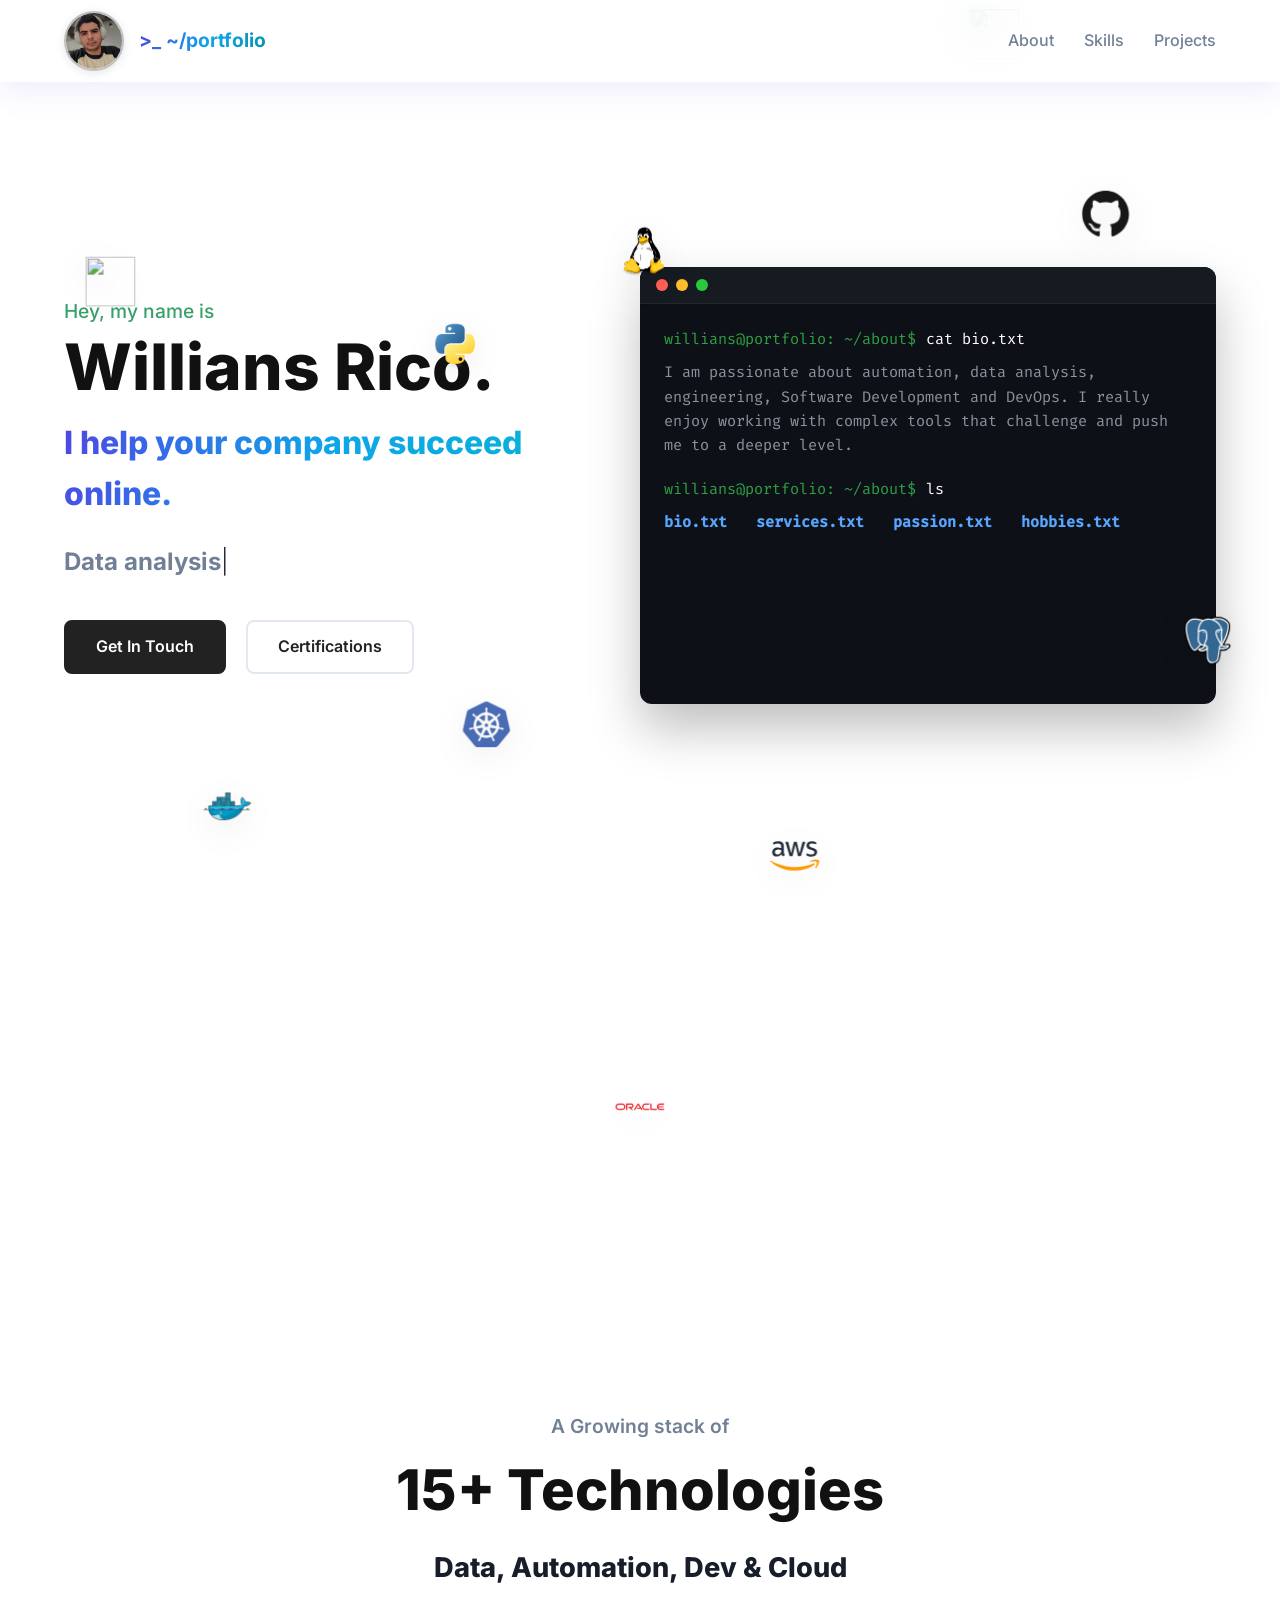
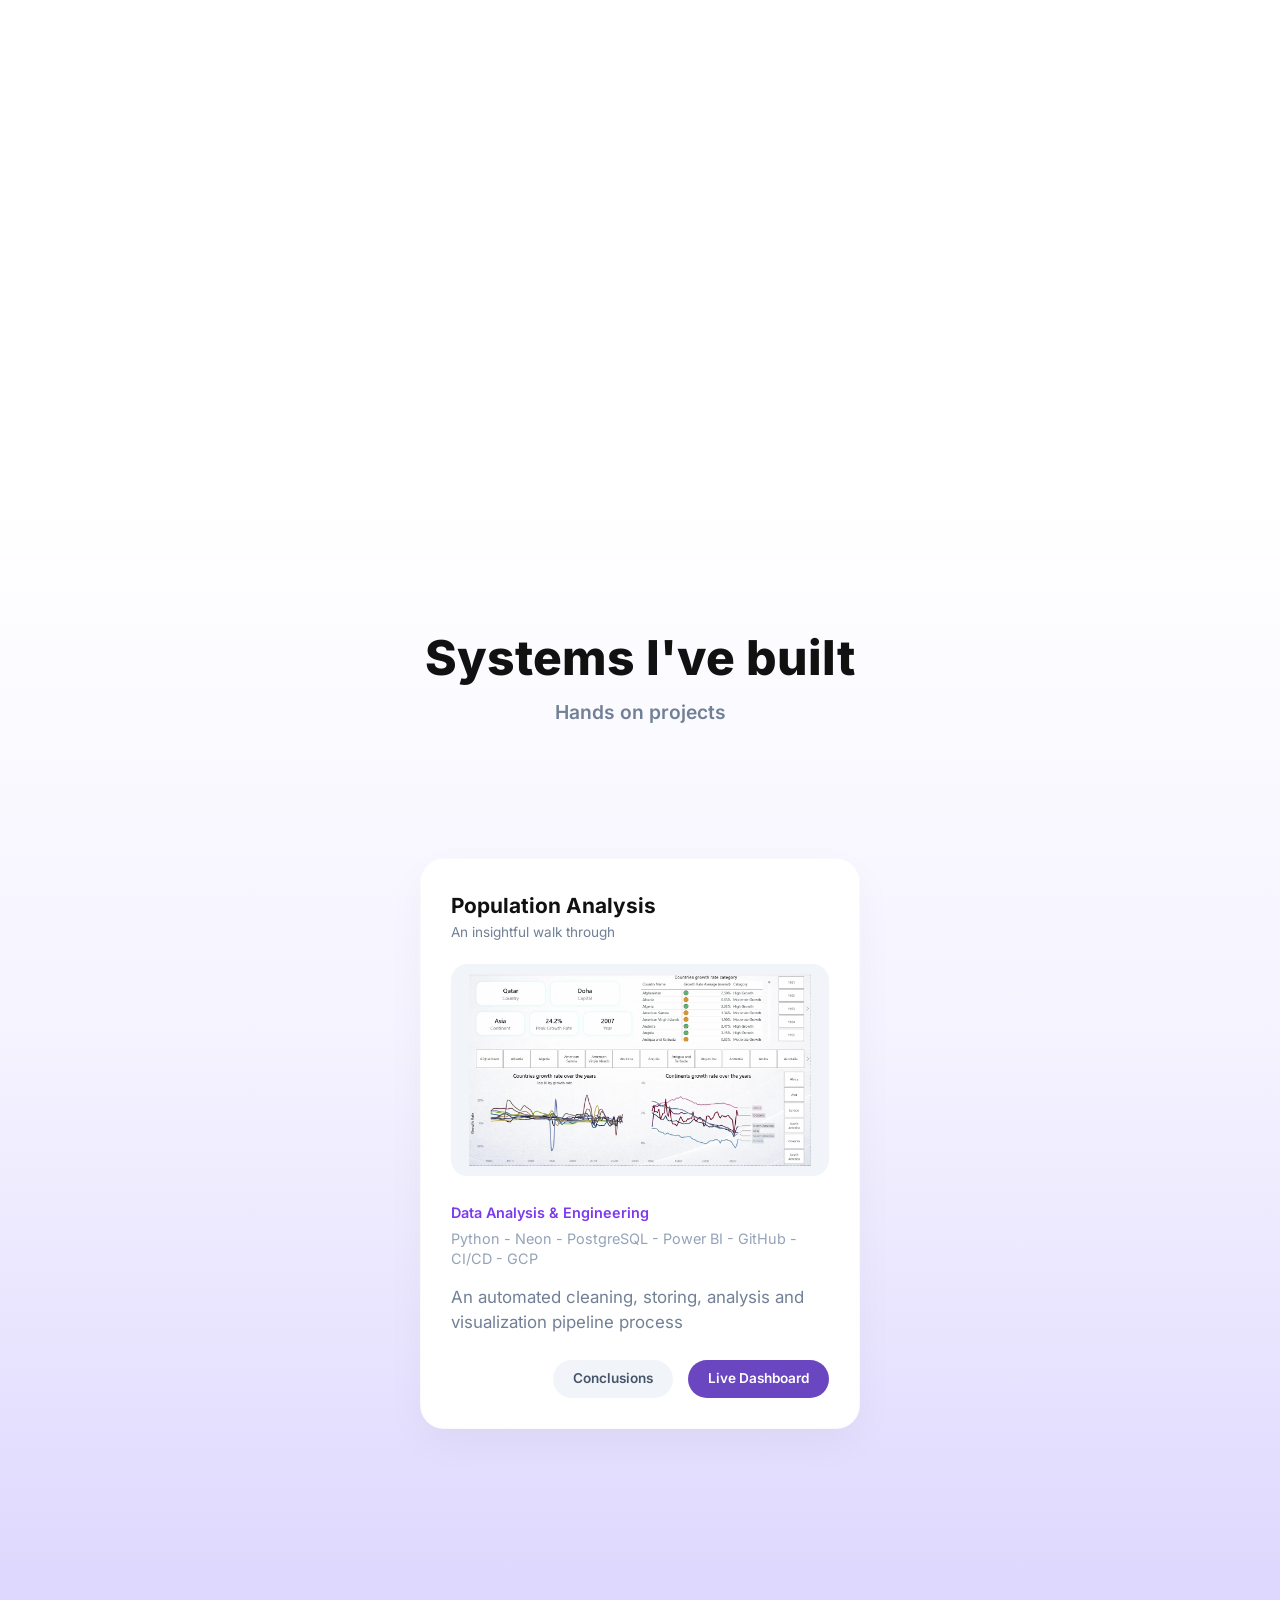
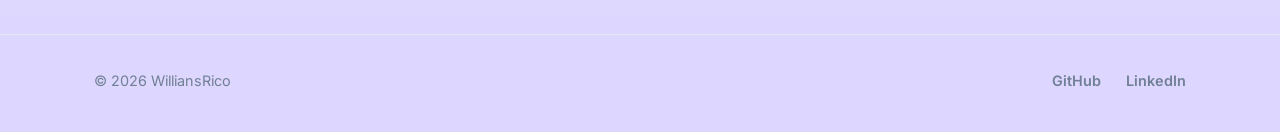
==== commit 5ee31b31: "feat: add SEO metadata, security.txt, and offline support" ====
--- a/site/index.html
+++ b/site/index.html
@@ -13,6 +13,28 @@
     <link rel="icon" type="image/png" sizes="32x32" href="assets/icons/favicon-32x32.png">
     <link rel="apple-touch-icon" href="assets/icons/apple-touch-icon.png">
     <link rel="manifest" href="/site.webmanifest">
+
+    <!-- Open Graph Metadata -->
+    <meta property="og:type" content="website">
+    <meta property="og:site_name" content="Willians Rico">
+    <meta property="og:url" content="https://williansrico.dev/">
+    <meta property="og:title" content="Willians Rico | Portfolio">
+    <meta property="og:description" content="Automation-focused Data Analyst & Engineer specializing in Data Analysis, Data Engineering, Automation, DevOps Engineering, and Software Development.">
+
+    <!-- Open Graph Image -->
+    <meta property="og:image" content="https://williansrico.dev/images/og-image.png">
+    <meta property="og:image:secure_url" content="https://williansrico.dev/assets/img/profile/og-image.png">
+    <meta property="og:image:type" content="image/png">
+    <meta property="og:image:width" content="1200">
+    <meta property="og:image:height" content="630">
+    <meta property="og:image:alt" content="Willians Rico Fields">
+
+    <!-- X Card -->
+    <meta name="twitter:card" content="summary_large_image">
+    <meta name="twitter:title" content="Willians Rico | Portfolio">
+    <meta name="twitter:description" content="Automation-focused Data Analyst & Engineer specializing in Data Analysis, Data Engineering, Automation, DevOps Engineering, and Software Development.">
+    <meta name="twitter:image" content="https://williansrico.dev/assets/img/profile/og-image.png">
+    <meta name="twitter:image:alt" content="Willians Rico Fields">
 
     <!-- Fonts -->
     <link rel="preload" href="assets/fonts/inter-variable.woff2" as="font" type="font/woff2" crossorigin>
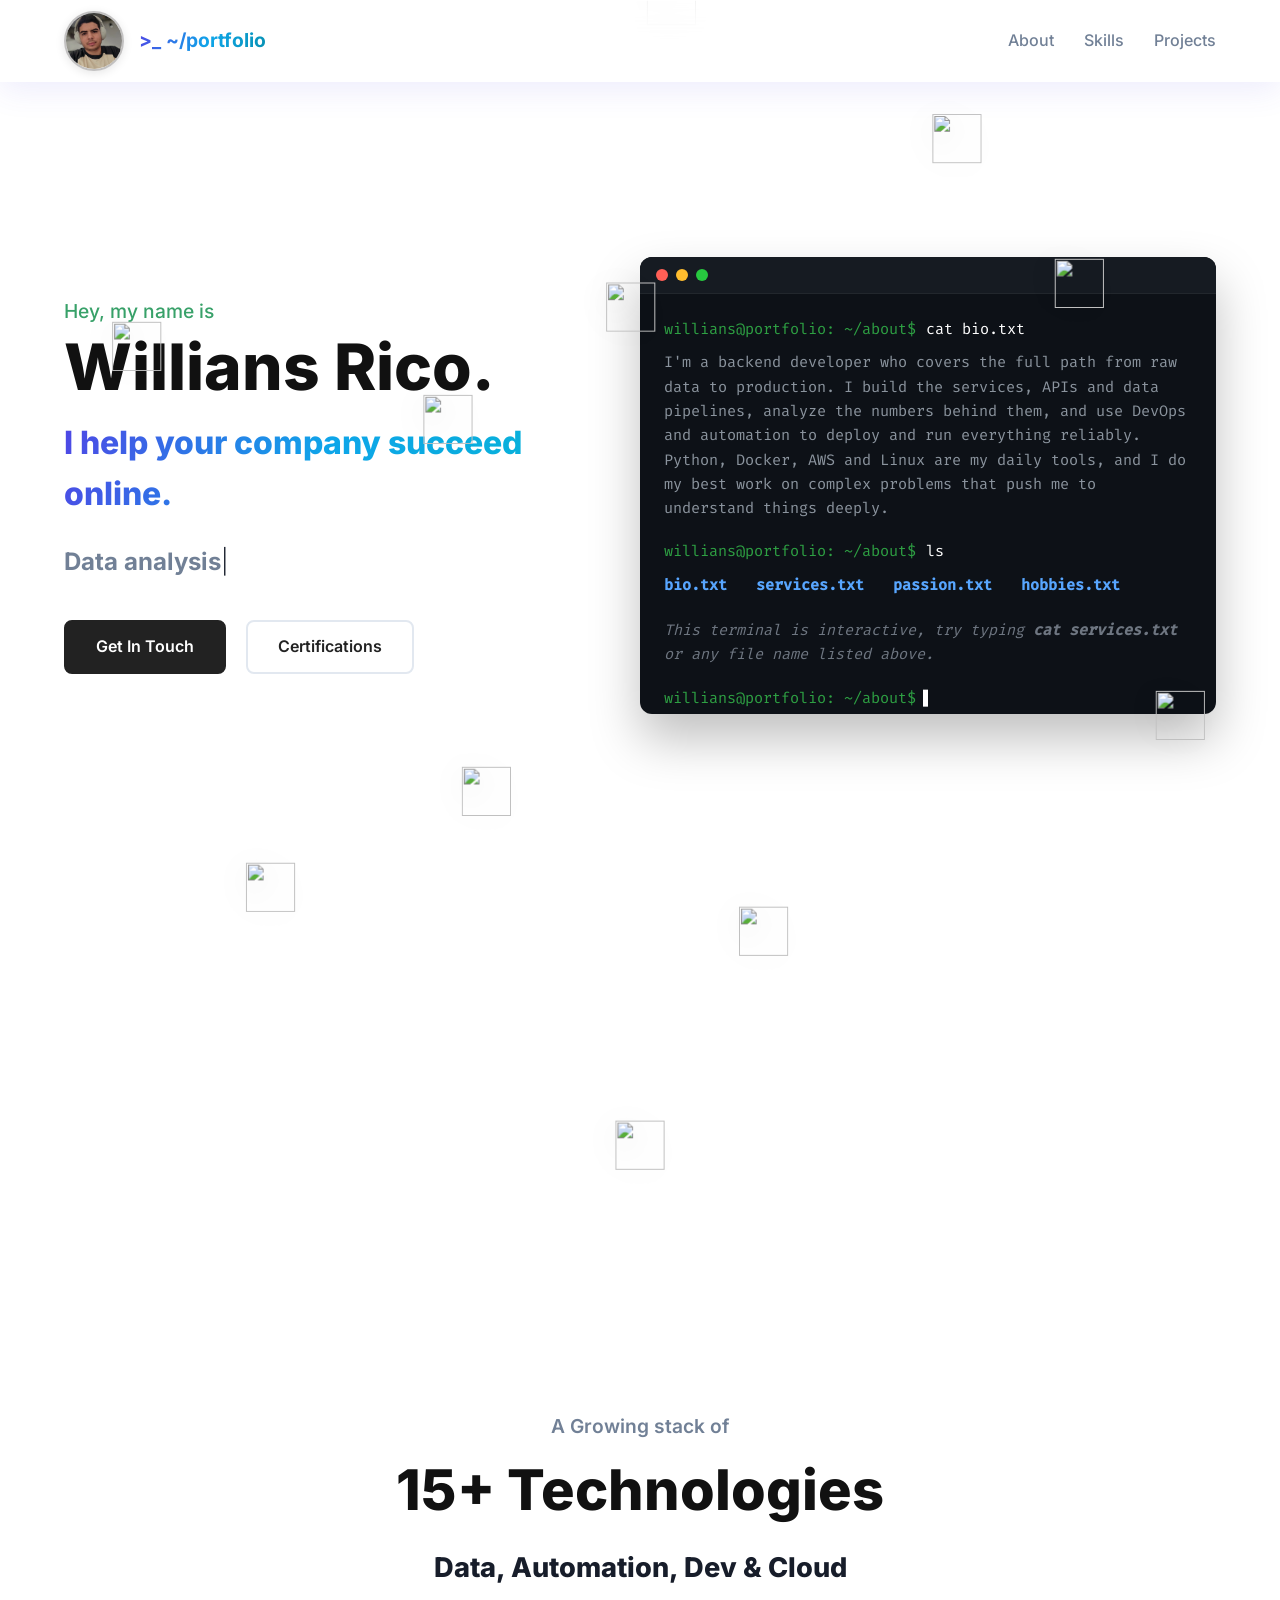
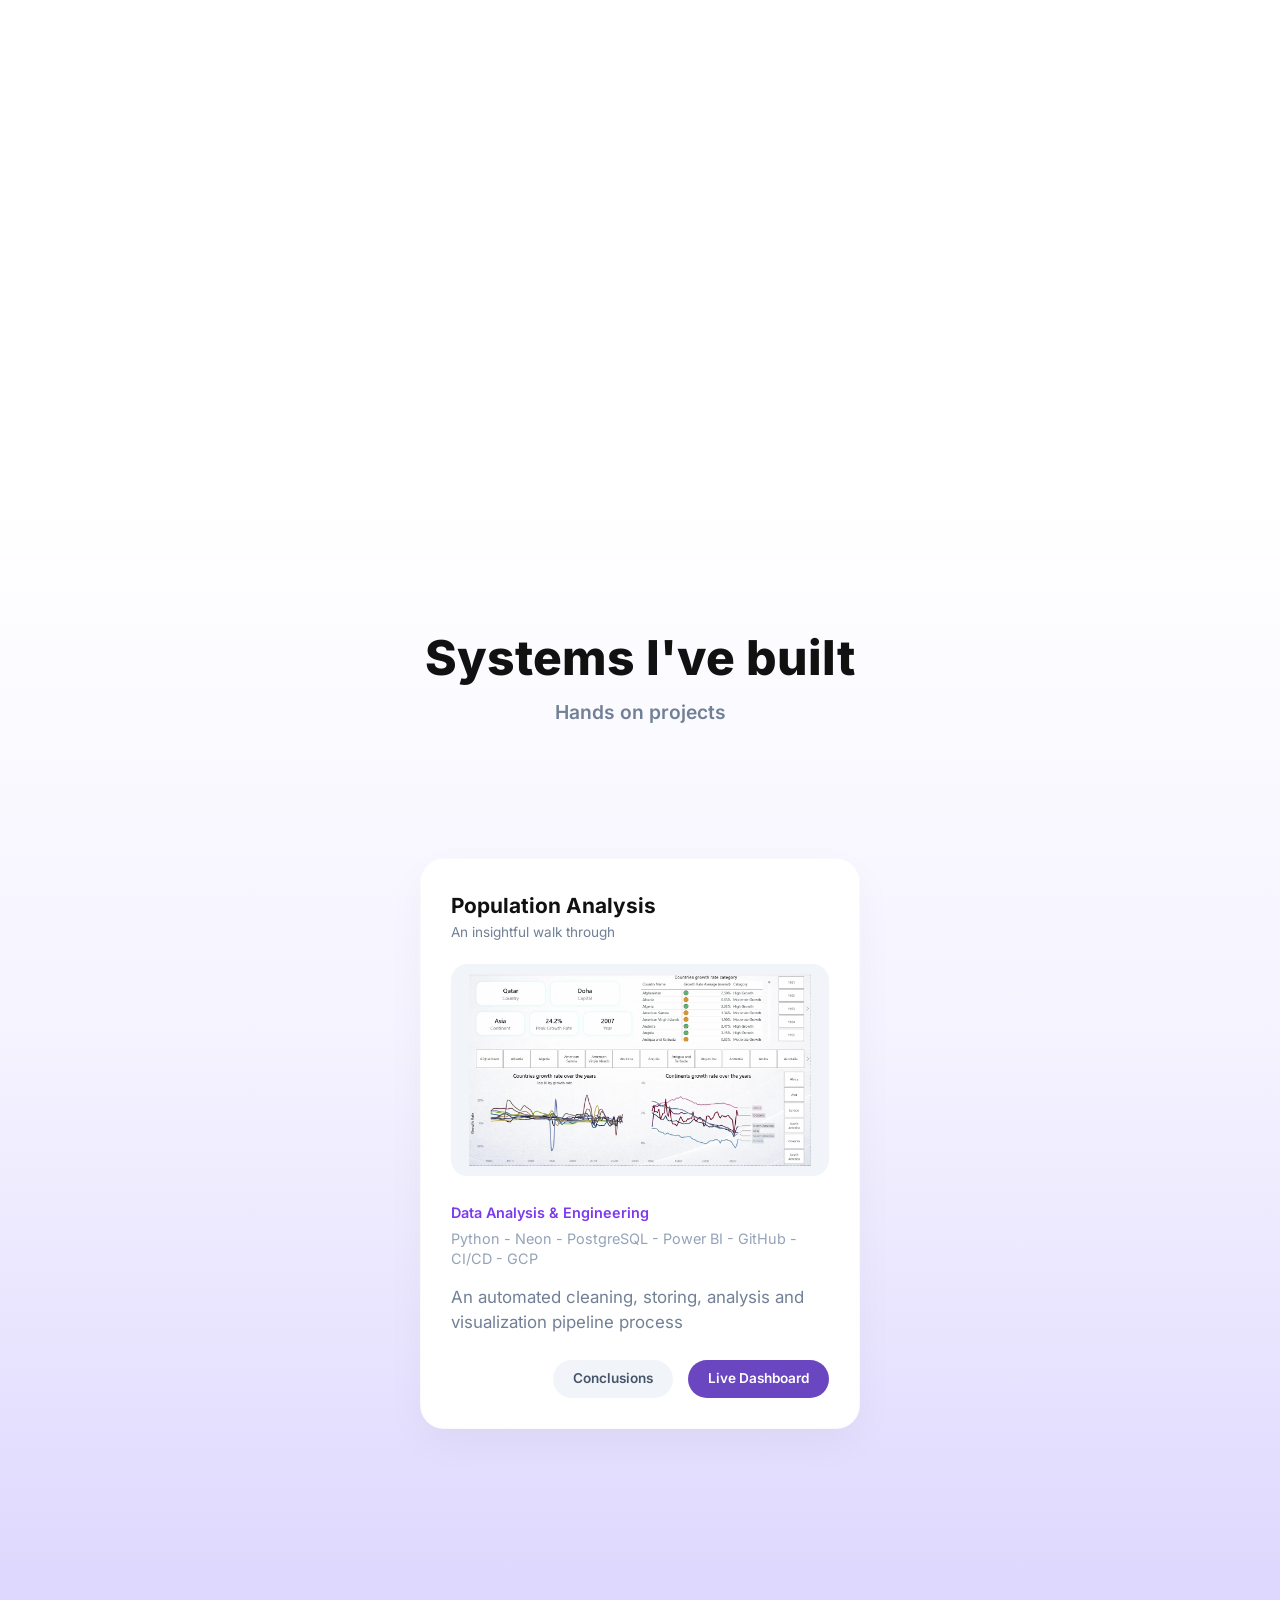
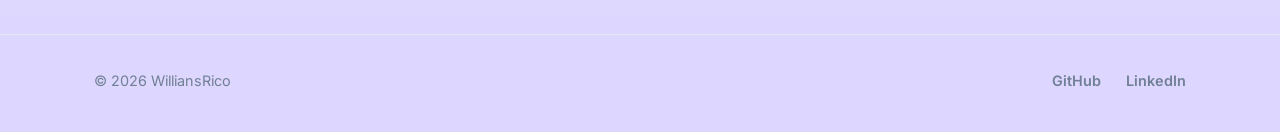
==== commit aa2ef5ba: "chore: dockerize portfolio with Nginx updates and service worker support" ====
--- a/site/index.html
+++ b/site/index.html
@@ -13,6 +13,9 @@
     <link rel="icon" type="image/png" sizes="32x32" href="assets/icons/favicon-32x32.png">
     <link rel="apple-touch-icon" href="assets/icons/apple-touch-icon.png">
     <link rel="manifest" href="/site.webmanifest">
+    
+    <!-- SEO DESCRIPTION -->
+    <meta name="description" content="Automation-focused Data Analyst & Engineer specializing in Data Analysis, Data Engineering, Automation, DevOps Engineering, and Software Development.">
 
     <!-- Open Graph Metadata -->
     <meta property="og:type" content="website">
@@ -22,7 +25,7 @@
     <meta property="og:description" content="Automation-focused Data Analyst & Engineer specializing in Data Analysis, Data Engineering, Automation, DevOps Engineering, and Software Development.">
 
     <!-- Open Graph Image -->
-    <meta property="og:image" content="https://williansrico.dev/images/og-image.png">
+    <meta property="og:image" content="https://williansrico.dev/assets/img/profile/og-image.png">
     <meta property="og:image:secure_url" content="https://williansrico.dev/assets/img/profile/og-image.png">
     <meta property="og:image:type" content="image/png">
     <meta property="og:image:width" content="1200">
@@ -159,7 +162,7 @@
                             <a href="https://app.powerbi.com/view?r=eyJrIjoiZDg3MThmYzQtNjlmNS00ZjhiLTgwOTUtNWU2MjVkZTljMTQ1IiwidCI6IjA5ZjFlMTczLWQxYTktNDJlYS1iNTUwLWZlYTk2ZmVkZDA2NSIsImMiOjR9" class="btn-sm btn-git" target="_blank" rel="noopener noreferrer">Live Dashboard</a>
                         </div>
                     </div>
-
+                </div>
     </section>
         
     </main>
@@ -199,7 +202,7 @@
     <script src="js/typewriter.js"></script>
     <script src="js/terminal.js"></script>
     <script src="js/icons.js"></script>
-
+    <script src="js/register-sw.js"></script>
 
 </body>
 </html>
